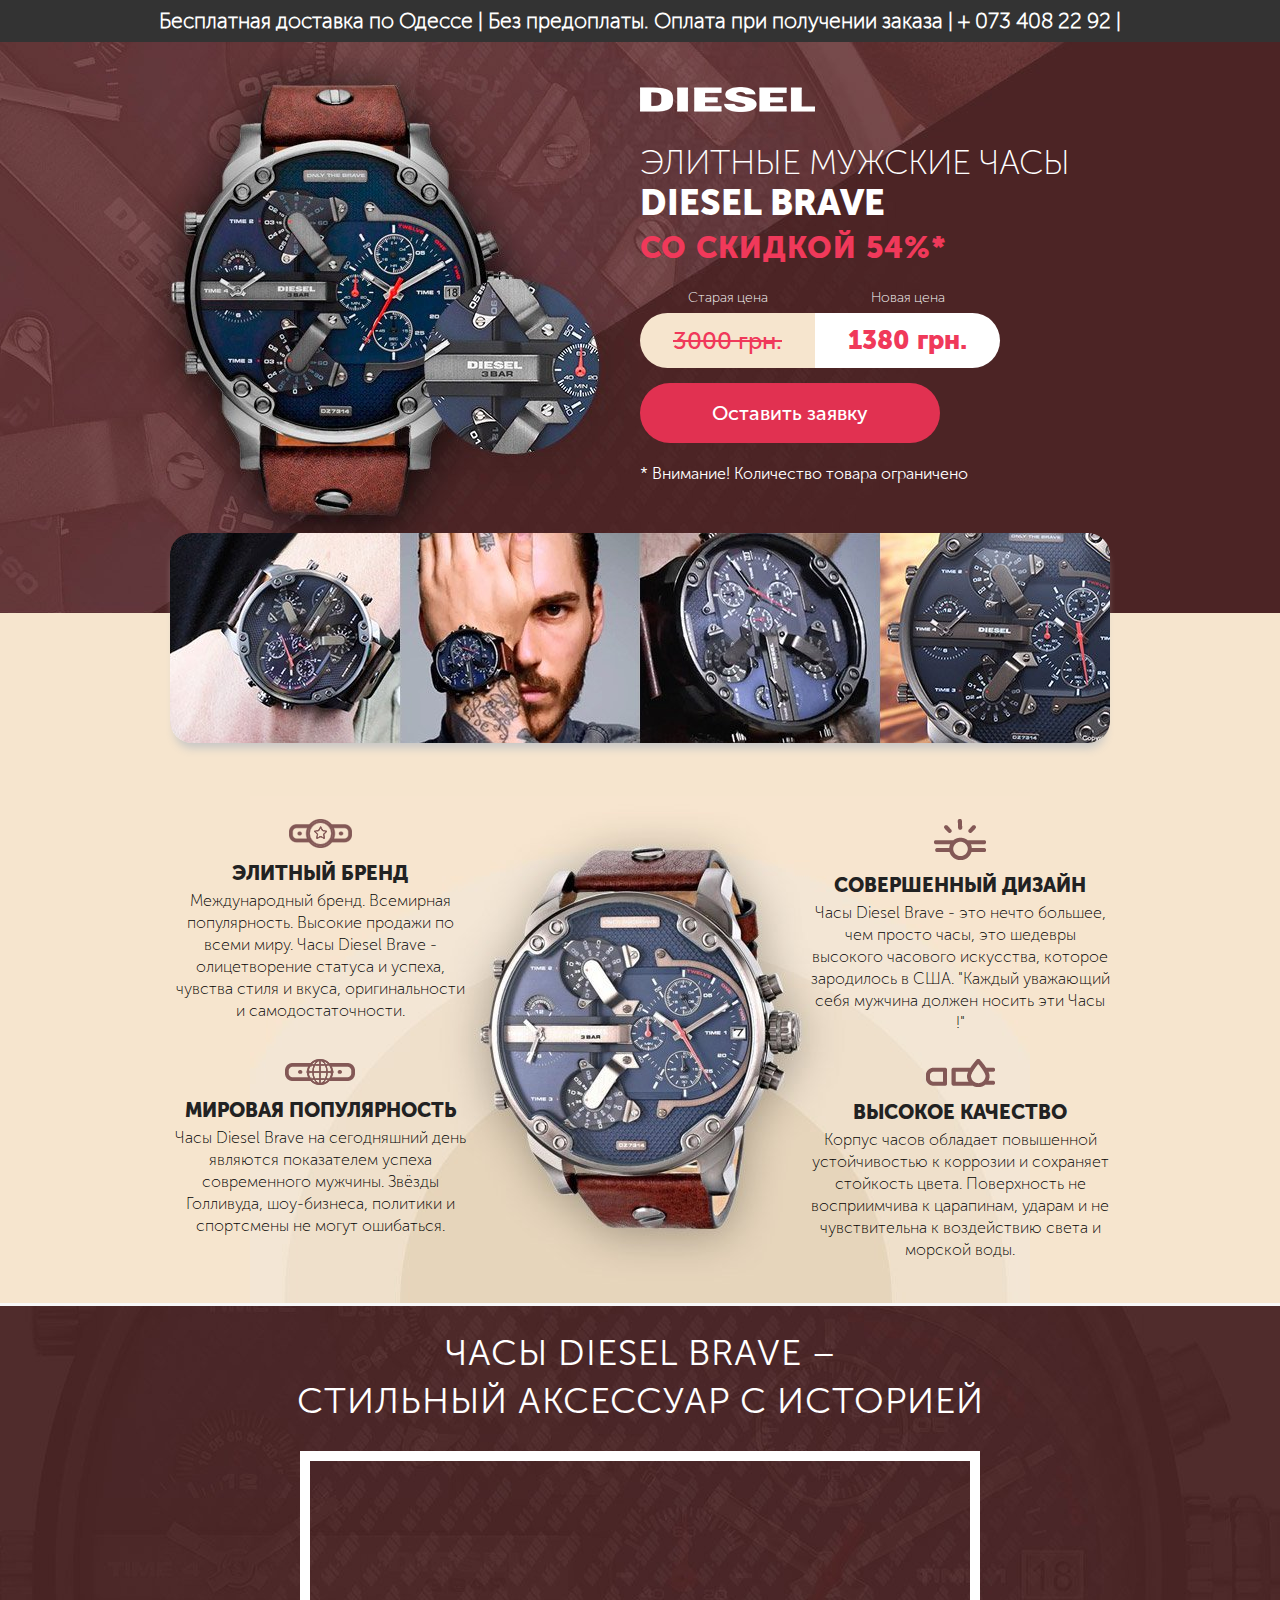
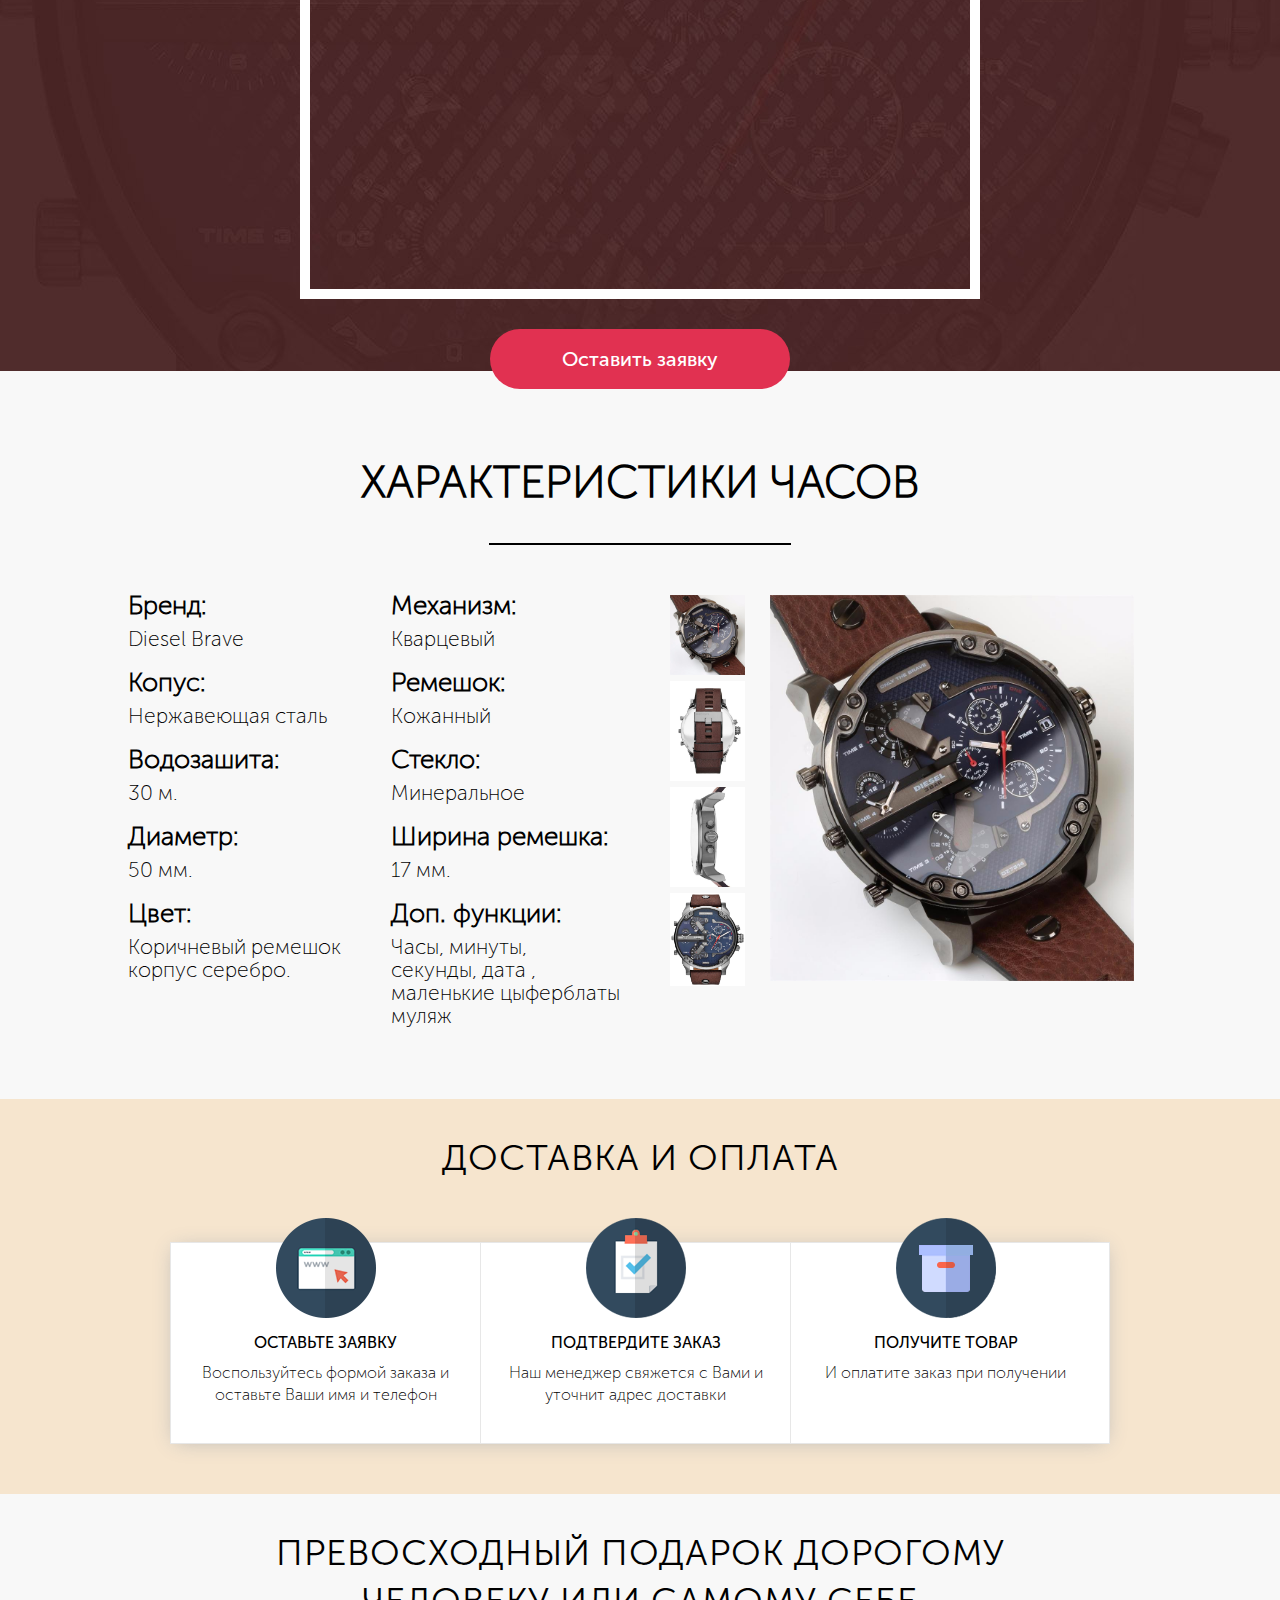
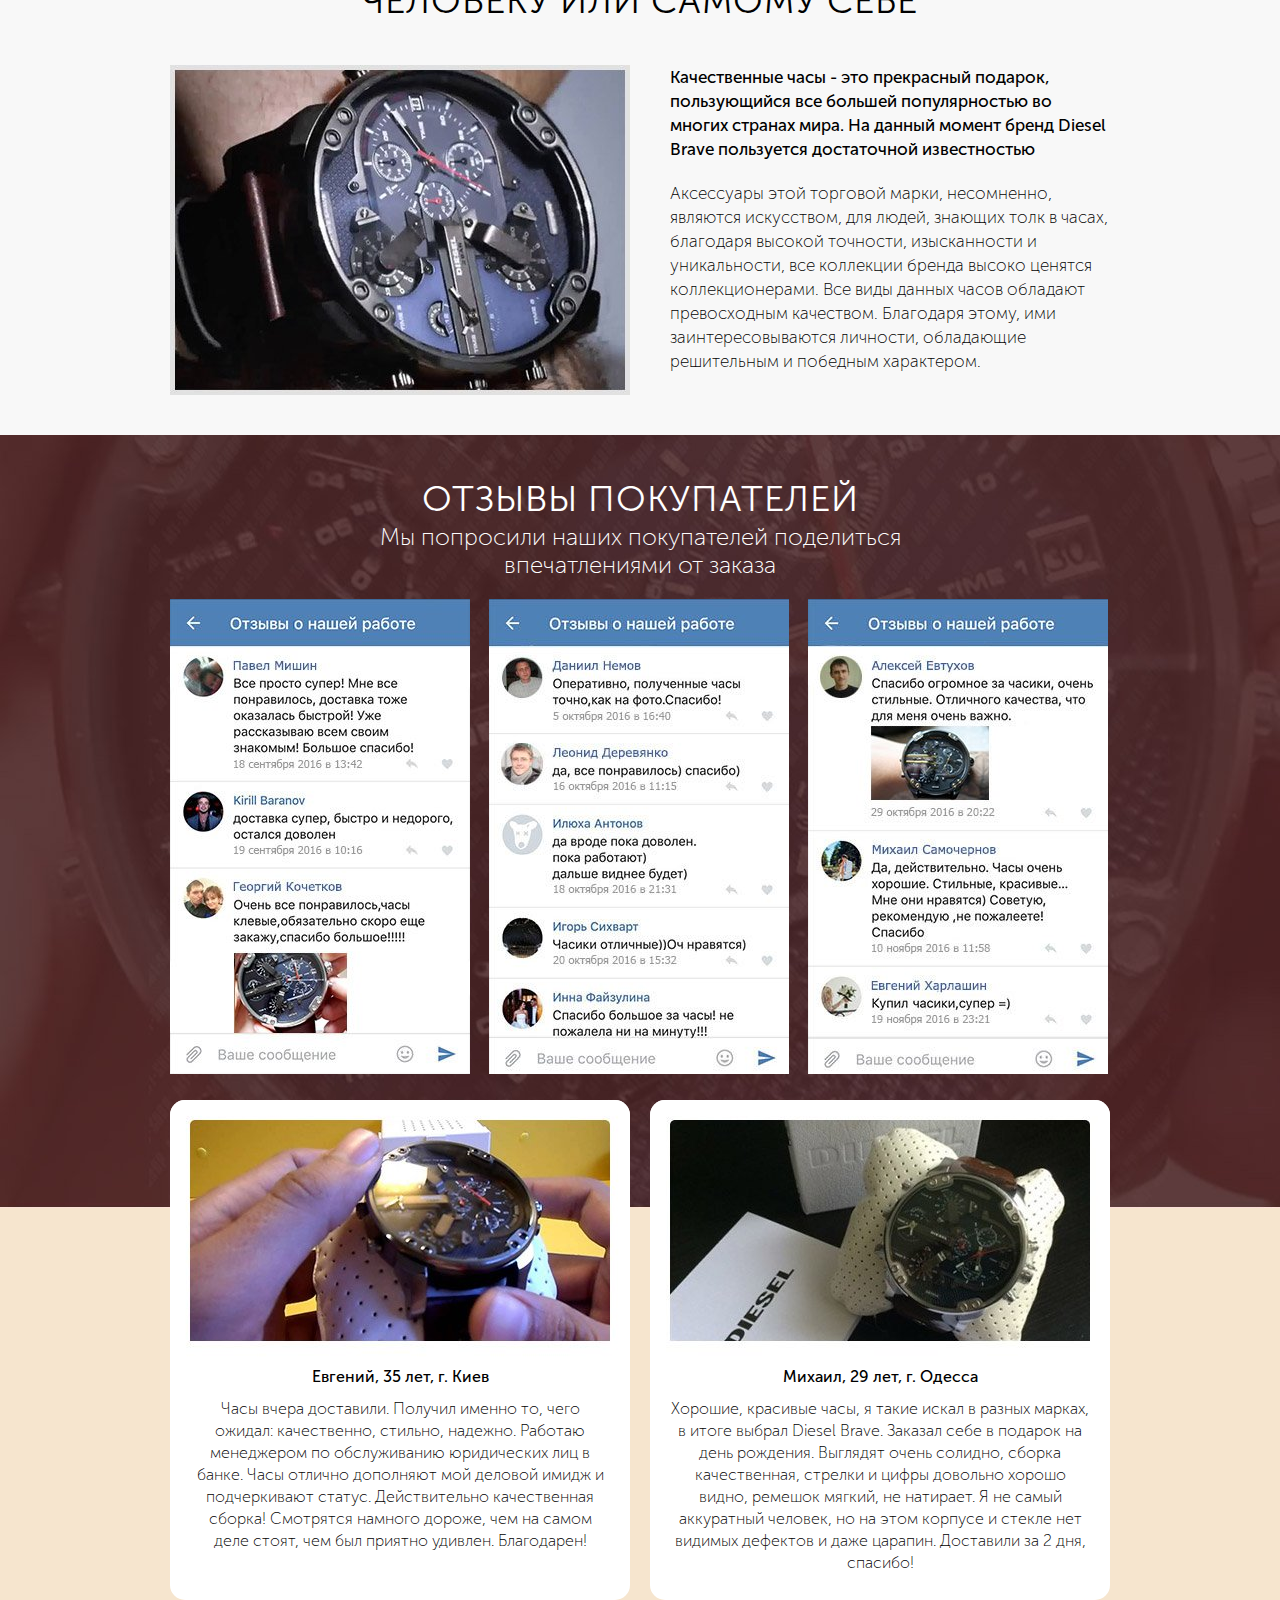
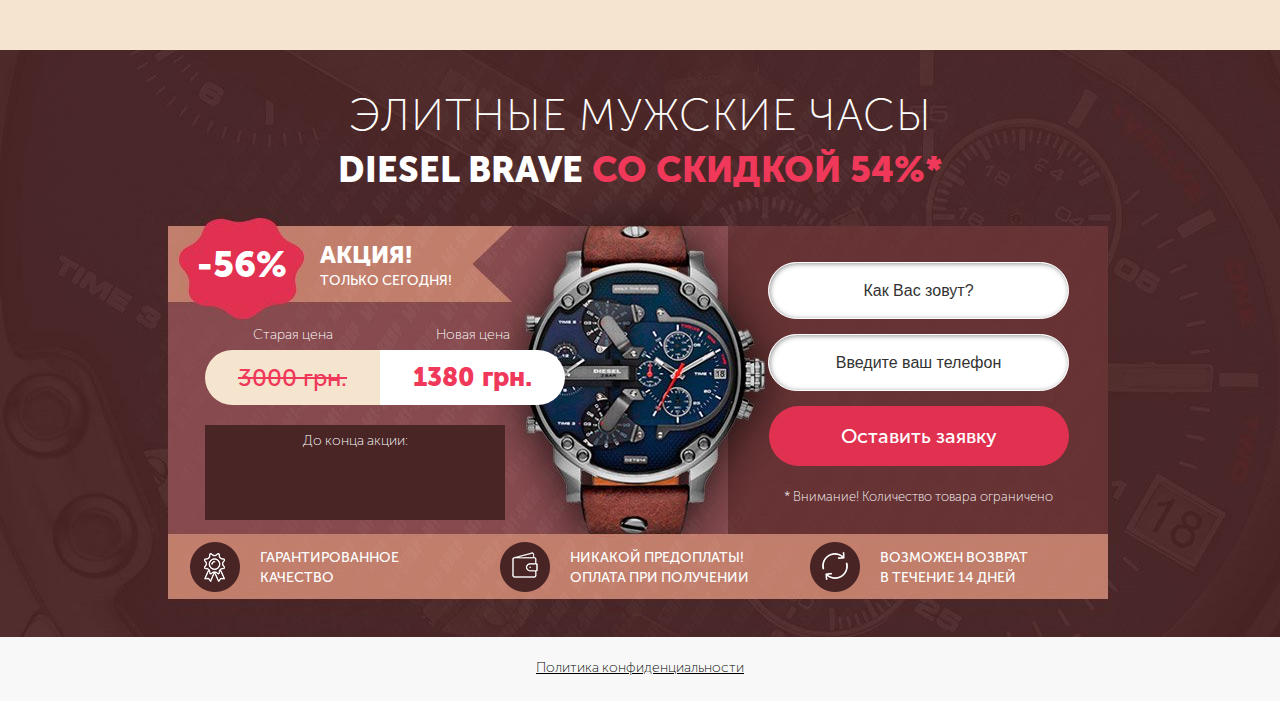
==== index.html @ c9203f1c "seven commit" ====
<!DOCTYPE html>
<html>
<head>
    <meta http-equiv="Content-Type" content="text/html; charset=utf-8" />
    
    <title>Diesel Brave - Элитные мужские наручные часы</title>
    <meta name="keywords" content="Diesel Brave купить, часы Diesel Brave купить, часы купить копия">
    <meta name="description" content="Оригинальные мужские часы Diesel Brave, Купить элитные мужские часы, Новые модели, Цены и отзывы"> 
    <meta name=viewport content="width=device-width, initial-scale=1">
    <link rel="shortcut icon" href="favicon.ico" type="image/x-icon">
    <link rel="icon" href="favicon.ico" type="image/x-icon">

    <link media="all" href="./css/main.css?ver=0.002" rel="stylesheet" type="text/css" />
    <link media="all" href="./css/timer.css" rel="stylesheet" type="text/css" />

    
        



</head>
    <body>
	<style type="text/css">
	
	</style>
<div class="top_line">
	Бесплатная доставка по Одессе     |    Без предоплаты. Оплата при получении заказа  | <span>+ 073 408 22 92</span> |


	
</div>
        <div class="b1">

        <div class="section">
            <div class="right">
                <img alt="Diesel Brave" title="Diesel Brave" class="logo" src="./img/logo.png">
                <h1 class="upp ms100 white">Элитные мужские часы <br>
                <span class="ms900">Diesel Brave</span>
                </h1><!-- endzeit_____ -->
                <h2 class="upp red ms900">Со  скидкой 54%*</h2>
                <div class="price white center">
                    <div class="old">
                        <p>Старая цена</p>
                        <p class="older ms500 red">3000 грн.</p>
                    </div>
                    <div class="new">
                        <p>Новая цена</p>
                        <p class="newer ms900 red">1380 грн.</p>
                    </div>
                </div>
                <a href="#openModal" class="button white center ms500">Оставить заявку</a>
                <p class="ms300 white">* Внимание! Количество товара ограничено</p>
            </div>
        </div>
    </div>    
    <div class="b2">
        <div class="section center">
            <img alt="Diesel Brave" title="Diesel Brave" src="./img/img-1.jpg" class="img-1">
            <div class="clear-fix">
                <ul class="left">
                    <li>
                        <img alt="Diesel Brave" title="Diesel Brave" src="./img/b2_1.png">
                        <h3 class="upp ms900">ЭЛИТНЫЙ БРЕНД</h3>
                        <p>Международный бренд. Всемирная популярность. Высокие продажи по всеми миру. Часы Diesel Brave - олицетворение статуса и успеха, чувства стиля и вкуса, оригинальности и самодостаточности. </p>
                    </li>
                    <li>
                        <img alt="Diesel Brave" title="Diesel Brave" src="./img/b2_2.png">
                        <h3 class="upp ms900">МИРОВАЯ ПОПУЛЯРНОСТЬ</h3>
                        <p>Часы Diesel Brave на сегодняшний день являются показателем успеха современного мужчины. Звёзды Голливуда, шоу-бизнеса, политики и спортсмены не могут ошибаться. </p>
                    </li>
                </ul>
                <ul class="right">
                    <li>
                        <img alt="Diesel Brave" title="Diesel Brave" src="./img/b2_3.png">
                        <h3 class="upp ms900">СОВЕРШЕННЫЙ ДИЗАЙН</h3>
                        <p>Часы Diesel Brave - это нечто большее, чем просто часы, это шедевры высокого часового искусства, которое зародилось в США. "Каждый уважающий себя мужчина должен носить эти Часы !"</p>
                    </li>
                    <li>
                        <img alt="Diesel Brave" title="Diesel Brave" src="./img/b2_4.png">
                        <h3 class="upp ms900">Высокое качество</h3>
                        <p>Корпус часов обладает повышенной устойчивостью к коррозии и сохраняет стойкость цвета. Поверхность не восприимчива к царапинам, ударам и не чувствительна к воздействию света и морской воды.</p>
                    </li>
                </ul>
            </div>
        </div>
    </div> 
    <div class="b3">
        <div class="section center">  
            <h2 class="upp white">Часы Diesel Brave – <br>стильный аксессуар с историей</h2><!-- michael-k90 -->
            <div class="intrinsic-container">
                <iframe style="" src="https://www.youtube.com/embed/HGHClmUcIOY?rel=0&amp;controls=0&amp;showinfo=0" frameborder="0" allowfullscreen></iframe>    
            </div>
            <a href="#openModal" class="button white center ms500">Оставить заявку</a>
        </div>
    </div> 

	
	
	<div class="har clear-fix">
		<div class="tit">
			ХАРАКТЕРИСТИКИ ЧАСОВ
		</div>
		<div class="bline"></div>
	   <div class="clear-fix">
    		<div class="left">
    			<ul>
    				<li>Бренд: <br/><span>Diesel Brave</span></li>
    				<li>Копус: <br/><span>Нержавеющая сталь</span></li>
    				<li>Водозашита: <br/><span>30 м.</span></li>
    				<li>Диаметр: <br/><span>50 мм.</span></li>
    				<li>Цвет: <br/><span>Коричневый ремешок<br/>корпус серебро.</span></li>
    			
    			</ul>
    		</div>
    		
    		<div class="left">
    			<ul>
    				<li>Механизм: <br/><span>Кварцевый</span></li>
    				<li>Ремешок: <br/><span>Кожанный</span></li>
    				<li>Стекло: <br/><span>Минеральное</span></li>
    				<li>Ширина ремешка: <br/><span>17 мм.</span></li>
    				<li>Доп. функции: <br/><span>Часы, минуты,<br/> секунды, дата ,<br/>маленькие цыферблаты<br/>муляж</span></li>
    				
    			
    			</ul>
    		</div>
    		
    		<div class="left_slid">
    			<div class="slid">
    				<div class="s_l">
    					<img class="s_img" src="slide/1.jpg">
    					<img class="s_img" src="slide/2.jpg">
    					<img class="s_img" src="slide/3.jpg">
    					<img class="s_img" src="slide/4.jpg">
    				</div>
    				<div class="b_l">
    					<img class="o_img" src="slide/1.jpg"/>
    				</div>
    			
    			</div>
    	
    		</div>
	   </div>
	
	
	</div>
	<div class="myclear"></div>
	
	
	
	
	
	
    <div class="b4">
        <div class="section center black">  
            <h2 class="upp">Доставка и оплата</h2>
            <ul>
                <li>
                    <img alt="Diesel Brave" title="Diesel Brave" src="./img/b4_1.png">
                    <h3 class="upp ms500">Оставьте заявку</h3>
                    <p>Воспользуйтесь формой заказа и оставьте Ваши имя и телефон</p>
                </li>
                <li class="center">
                    <img alt="Diesel Brave" title="Diesel Brave" src="./img/b4_2.png">
                    <h3 class="upp ms500">Подтвердите заказ</h3>
                    <p>Наш менеджер свяжется с Вами и уточнит адрес доставки</p>
                </li>
                <li>
                    <img alt="Diesel Brave" title="Diesel Brave" src="./img/b4_3.png">
                    <h3 class="upp ms500">Получите товар</h3>
                    <p> И оплатите заказ при получении</p>
                </li>
            </ul>
        </div>
    </div>
    <div class="b5">
        <div class="section black">  
            <h2 class="upp center">Превосходный подарок дорогому <br>человеку или самому себе</h2>
            
            <div class="text">
                <img alt="Diesel Brave" title="Diesel Brave" src="./img/img-2.jpg">
                <p class="ms500">Качественные часы - это прекрасный подарок, пользующийся все большей популярностью во многих странах мира. На данный момент бренд Diesel Brave пользуется достаточной известностью</p>
                <p>Аксессуары этой торговой марки, несомненно, являются искусством, для людей, знающих толк в часах, благодаря высокой точности, изысканности и уникальности, все коллекции бренда высоко ценятся коллекционерами. Все виды данных часов обладают превосходным качеством. Благодаря этому, ими заинтересовываются личности, обладающие решительным и победным характером.</p>
            </div>    
        </div>
    </div>
    <div class="b6">
        <div class="section black">  
            <h2 class="upp center white">Отзывы покупателей</h2>
            <h3 class="center white">Мы попросили наших покупателей поделиться <br>впечатлениями от заказа</h3>
            <img alt="Diesel Brave" title="Diesel Brave" src="./img/o1.jpg">
            <img alt="Diesel Brave" title="Diesel Brave" class="center" src="./img/o2.jpg">
            <img alt="Diesel Brave" title="Diesel Brave" src="./img/o3.jpg">
            
            <div class="rev_min rev_min_mar">
                <img alt="Diesel Brave" title="Diesel Brave" class="rev2" src="./img/rev-min1.jpg">
                <p class="ms500 center">Евгений, 35 лет, г. Киев</p>
                <p class="center">Часы вчера доставили. Получил именно то, чего ожидал: качественно, стильно, надежно. Работаю менеджером по обслуживанию юридических лиц в банке. Часы отлично дополняют мой деловой имидж и подчеркивают статус. Действительно качественная сборка! Смотрятся намного дороже, чем на самом деле стоят, чем был приятно удивлен. Благодарен!</p>
            </div>
            <div class="rev_min">
                <img alt="Diesel Brave" title="Diesel Brave" class="rev2" src="./img/rev-min2.jpg">
                <p class="ms500 center">Михаил, 29 лет, г. Одесса</p>
                <p class="center">Хорошие, красивые часы, я такие искал в разных марках, в итоге выбрал Diesel Brave. Заказал  себе в подарок на день рождения. Выглядят очень солидно, сборка качественная, стрелки и цифры довольно хорошо видно, ремешок мягкий, не натирает. Я не самый аккуратный человек, но на этом корпусе и стекле нет видимых дефектов и даже царапин.  Доставили за 2 дня, спасибо!</p>
            </div>
        </div>
    </div>    
    <div class="b7">
        <div class="section white">  
            <h2 class="ms100 upp center">Элитные мужские часы</h2>
            <h3 class="ms900 upp center">Diesel brave <span class="red">Со скидкой 54%*</span></h3><!-- bizlife_inc -->
            <div class="top">
                <div class="left">
                    <div class="sale">
                        <p class="percent ms900">-56%</p>
                        <p class="text upp ms900">Акция! <br><span class="ms500">только сегодня!</span></p>
                    </div>
                    <div class="price white center">
                        <div class="old">
                            <p>Старая цена</p>
                            <p class="older ms500 red">3000 грн.</p>
                        </div>
                        <div class="new">
                            <p>Новая цена</p>
                            <p class="newer ms900 red">1380 грн.</p>
                        </div>
                    </div>
                    <div class="timer">
                        <p class="center">До конца акции:</p>
                        <!--<div class="countbox"></div>-->
						<script src="http://megatimer.ru/s/1d7e95216f866bacf492d8b21f78a08e.js"></script>				
                    </div>    
                </div>
                <form class="center" action="core/send.php" method="post" onsubmit="if(this.name.value==''){alert('Введите Ваше имя!');return false}if(this.phone.value==''){alert('Введите Ваш номер телефона!');return false}return true;">
                    <input name="name" type="text" placeholder="Как Вас зовут?">
                    <input name="phone" type="text" placeholder="Введите ваш телефон">
                    <button class="white center ms500">Оставить заявку</button>
                    <p class="f13">* Внимание! Количество товара ограничено</p>
                </form> 
            </div>
            <ul class="bot clear-fix">
                <li>
                    <img alt="Diesel Brave" title="Diesel Brave" src="./img/b7_1.png">
                    <p class="upp ms500">Гарантированное <br>качество</p>
                </li>
                <li>
                    <img alt="Diesel Brave" title="Diesel Brave" src="./img/b7_2.png">
                    <p class="upp ms500">Никакой предоплаты! <br>оплата при получении</p>
                </li>
                <li>
                    <img alt="Diesel Brave" title="Diesel Brave" src="./img/b7_3.png">
                    <p class="upp ms500">возможен Возврат <br>в течение 14 дней</p>
                </li>
            </ul>
        </div>
    </div> 
    <div class="b8">
        <div class="section vlack center">
            <p><a href="politics.html">Политика конфиденциальности</a></p>
        </div>
    </div>        
<div id="openModal" class="modalDialog">
    <div class="clear-fix">
        <a href="#close" title="Close" class="close">×</a>
        <div class="top">
            <h2 class="ms100 upp center white">Закажите элитные мужские часы</h2>
            <h3 class="ms900 upp center white">diesel brave <span class="red">Со скидкой 54%*</span></h3><!-- owmen17 -->
        </div>
        <div class="left center">
            <img alt="Diesel Brave" title="Diesel Brave" src="./img/watch-min.png">
             <div class="price white center">
                <div class="old">
                    <p>Старая цена</p>
                    <p class="older ms500 red">3000 грн.</p>
                    </div>
                <div class="new">
                    <p>Новая цена</p>
                    <p class="newer ms900 red">1380 грн.</p>
                </div>
            </div>
        </div>    
        <div class="right center">
            <h2 class="ms900 upp">Заполните форму и получите <br>скидку 54% прямо сейчас</h2>
            <form action="core/send.php" method="post" onsubmit="if(this.name.value==''){alert('Введите Ваше имя!');return false}if(this.phone.value==''){alert('Введите Ваш номер телефона!');return false}return true;">
                <input type="text" name="name" placeholder="Как Вас зовут?" required="">
                <input type="text" name="phone" placeholder="Введите телефон" required="">
                <button class="upp white bold">Заказать</button>
            </form>
        </div>    
   </div>
</div>
<!-- <script src="http://ajax.googleapis.com/ajax/libs/jquery/1/jquery.min.js"></script> -->

                <style>
                    .m1modal{ display:none !important;}
                </style>
                
        <script src="js/jquery.js" type="text/javascript"></script>
        <script src="js/plugins.js" type="text/javascript"></script>
        
        
                <script src="//static.best-gooods.ru/js/popup-m1.js?v=4" type="text/javascript"></script>

                <script type="text/javascript">
                $(function(){
                    M1.initComebacker(3000);
                    var M1Text = {
                        'validation_name': 'Укажите корректные ФИО.',
                        'validation_phone1': 'Номер телефона может содержать только цифры, символы "+", "-", "(", ")" и пробелы.',
                        'validation_phone2': 'В вашем телефоне слишком мало цифр.',
                        'comebacker_text': 'ВНИМАНИЕ'
                    };
                    M1.validateAndSendForm(false, M1Text);
                });
                </script>
    <script>
            $(".s_img").click(function(){
                img = $(this).attr("src");
                $(".o_img").attr("src",img);
            });
            </script>
<!-- Yandex.Metrika counter -->

<!-- /Yandex.Metrika counter -->



    </body>
</html>
---- css/main.css ----
html, body, div, span, applet, object, iframe,
h1, h2, h3, h4, h5, h6, p, blockquote, pre,
a, abbr, acronym, address, big, cite, code,
del, dfn, em, img, ins, kbd, q, s, samp,
small, strike, strong, sub, sup, tt, var,
b, u, i, center,
dl, dt, dd, ol, ul, li,
fieldset, form, label, legend,
table, caption, tbody, tfoot, thead, tr, th, td,
article, aside, canvas, details, embed,
figure, figcaption, footer, header, hgroup,
menu, nav, output, ruby, section, summary,
time, mark, audio, video{margin:0;padding:0;border:0;font-size:100%;font:inherit;vertical-align:baseline;}
article, aside, details, figcaption, figure,
footer, header, hgroup, menu, nav, section{display:block;}
html{-ms-text-size-adjust:100%;-webkit-text-size-adjust:100%;}
@font-face{font-family:'ms100';src:url('../fonts/MuseoSansCyrl.otf');font-weight:normal;font-style:normal;}
.ms100{font-family:'ms100';}
@font-face{font-family:'ms300';src:url('../fonts/MuseoSansCyrl_5.otf');font-weight:normal;font-style:normal;}
.ms300{font-family:'ms300';}
@font-face{font-family:'ms500';src:url('../fonts/MuseoSansCyrl_6.otf');font-weight:normal;font-style:normal;}
.ms500{font-family:'ms500';}
@font-face{font-family:'ms900';src:url('../fonts/MuseoSansCyrl_8.otf');font-weight:normal;font-style:normal;}
.ms900{font-family:'ms900';}
body{font-size:16px;line-height:22px;font-family:'ms100', sans-serif;-webkit-box-sizing:border-box;-moz-box-sizing:border-box;box-sizing:border-box;background:#f8f8f8;color:#000;position:relative;min-width:960px;}
p{}
ol, ul{list-style:none;}
blockquote, q{quotes:none;}
blockquote:before, blockquote:after,
q:before, q:after{content:'';content:none;}
table{border-collapse:collapse;border-spacing:0;}
img{max-width:100%;}
.center{text-align:center;}
input::-webkit-input-placeholder{color:#333;}
input::-moz-placeholder{color:#333;}
.upp{text-transform:uppercase;}
.white{color:#fff;}
.black{color:#000;}
.red{color:#f0395a;}
.ser{color:#acb7c2;}
.section{position:relative;padding:0px 10px;margin:0 auto;width:940px;}
h2{font-family:'ms300';font-size:36px;line-height:48px;letter-spacing:1px;}
.b1{height:571px;background:url(../img/b1.jpg) center top no-repeat;}
.b1 .right{float:right;width:470px;}
img.logo{padding:45px 0 25px;}
.b1 h1{font-size:34px;line-height:40px;}
.b1 h1 span{font-size:36px;}
.b1 h2{font-size:30px;padding-bottom:15px;}
.b1 .price{overflow:hidden;}
.price .old{float:left;font-size:14px;}
.price .old .older{text-decoration:line-through;background:#f6e5ce;font-size:24px;line-height:55px;height:55px;padding:0 33px;border-radius:28px 0 0 28px;margin-top:4px;}
.price .new{float:left;font-size:14px;}
.price .new .newer{background:#fff;font-size:26px;line-height:55px;height:55px;padding:0 33px;border-radius:0 28px 28px 0;margin-top:4px;}
.b1 a.button{margin:15px 0 20px;}
a.button{display:block;background:#e13151;font-size:20px;line-height:60px;height:60px;text-decoration:none;width:300px;border-radius:30px;}
a.button:hover{background:#ea4764;}
a.button:active{background:#de1338;}
.b2{background:url(../img/b2.jpg) center bottom no-repeat #f6e5ce;height:690px;}
img.img-1{margin:-80px auto 20px;border-radius:22px;box-shadow:0px 10px 10px -5px #c6c6c6;}
.b2 h3{color:#222;font-size:20px;padding:8px 0 6px;}
.b2 ul{width:300px;padding-top:50px;}
.b2 ul.left{float:left;}
.b2 ul.right{float:right;}
.b2 ul li{padding-bottom:25px;height:215px;}
.b3{background:url(../img/b3.jpg) center bottom no-repeat;height:668px;}
.b3 a{margin:30px auto 0;}
.b3 h2{padding:26px 0;}
.b4{background:#f6e5ce;padding-bottom:50px;overflow:hidden;}
.b4 h2{padding:35px 0;}
.b4 ul{margin-top:25px;background:#fff;border:1px solid #e7e7e7;display:block;width:938px;height:200px;box-shadow:0px 2px 20px -5px #b5b5b5;}
.b4 ul li{float:left;width:279px;padding:0 15px 20px;height:180px;}
.b4 ul li.center{border-left:1px solid #e7e7e7;border-right:1px solid #e7e7e7;}
.b4 ul li img{margin-top:-25px;}
.b4 ul li h3{padding:8px 0 8px;}
.b5{padding-bottom:40px;overflow:hidden;}
.b5 h2{padding:35px 0;}
.b5 img{float:left;margin-right:40px;}
.b5 .text{margin-top:5px;}
.b5 .text p{font-size:17px;line-height:24px;padding-bottom:20px;}
.b6{background:url(../img/b6.jpg) center top no-repeat #f6e5ce;overflow:hidden;}
.b6 h2{padding:40px 0 0;}
.b6 h3{font-size:24px;line-height:28px;padding-bottom:20px;}
.b6 img.center{padding:0 15px;}
.b6 .rev{background:#fff;margin:20px 0 20px;padding:10px;border-radius:15px;}
img.rev1{display:block;margin:0 auto 15px;}
img.rev1_1{float:left;margin:0 30px 0 20px;}
.b6 .rev p{padding:0 20px 5px 170px;}
.b6 .rev_min{background:#fff;margin:20px 0 50px;border-radius:15px;width:460px;float:left;padding:0 0 20px;min-height:480px;}
.b6 .rev_min img{border-radius:15px;}
.b6 .rev_min p{padding:5px 20px;}
.b6 .rev_min_mar{margin-right:20px;}
img.rev2{display:block;margin:0 auto 0px;}
.b7{background:url(../img/b7.jpg) center top no-repeat;height:588px;}
.b7 h2{padding-top:35px;font-size:44px;line-height:60px;}
.b7 h3{font-size:36px;line-height:50px;}
.b7 .top{overflow:hidden;height:310px;margin-top:32px;}
.b7 .left{width:400px;float:left;}
.b7 .left .sale{height:75px;}
.b7 .left .sale p.percent{font-size:36px;display:block;float:left;padding-left:27px;line-height:75px;}
.b7 .left .sale p.text{font-size:24px;padding:17px 0 0 150px;}
.b7 .left .sale p.text span{font-size:14px;}
.b7 .price{overflow:hidden;margin:22px 0 0 35px;}
.timer{background:#4a2525;margin:20px 0 0 35px;padding:5px 0;width:300px;height:85px;}
.timer p{font-size:14px;padding-bottom:5px;}
form{}
form input{outline:none;border:1px solid #fff;width:259px;height:35px;text-align:center;font-size:16px;display:block;margin:0 auto 15px;padding:10px 20px;border-radius:30px;box-shadow:inset 1px 1px 5px #949494;}
form input:focus{box-shadow:inset 1px 1px 10px #424242;}
form button{margin:15px auto 20px;}
form button{border:0;cursor:pointer;outline:none;display:block;background:#e13151;font-size:20px;line-height:58px;height:60px;text-decoration:none;width:300px;border-radius:30px;}
form button:hover{background:#ea4764;}
form button:active{background:#de1338;}
.b7 form{float:right;width:383px;padding-top:35px;}
p.f13{font-size:13px;}
ul.bot{padding-top:5px;}
ul.bot li{width:310px;float:left;}
ul.bot li img{float:left;margin-left:20px;margin-right:20px;}
ul.bot li p{padding-top:6px;font-size:14px;line-height:20px;}
.b8{padding:24px 0 22px;}
.b8 p{font-size:14px;margin-top:-5px;}
.b8 p a{color:#000;}
.modalDialog{position:fixed;top:0;right:0;bottom:0;left:0;background:rgba(0, 0, 0, 0.8);z-index:99999;opacity:0;pointer-events:none;}
.modalDialog:target{opacity:1;pointer-events:auto;}
.modalDialog > div{width:780px;height:403px;background:url(../img/popup.jpg) center top no-repeat;position:relative;margin:5% auto;border-radius:10px;}
.close{color:#bababa;line-height:34px;position:absolute;right:9px;text-align:center;top:6px;width:34px;text-decoration:none;font-weight:bold;font-size:46px;font-family:Arial, Helvetica, sans-serif;}
.close:hover{opacity:0.8;}
.modalDialog .top{height:102px;}
.modalDialog h2{font-size:24px;padding:10px 0 0;}
.modalDialog h3{font-size:30px;}
.modalDialog .left{float:left;width:390px;}
.modalDialog .left img{display:block;margin:0 auto;}
.modalDialog .price{margin:-26px 0 0 0;overflow:hidden;display:inline-block;}
.modalDialog .price .old p{text-align:left;}
.modalDialog .price .new p{text-align:right;}
.modalDialog .right{float:left;width:390px;}
.modalDialog .right h2{padding:20px 0 18px;font-size:18px;line-height:20px;color:#243955;}
.top_line{background:#333;color:#fff;padding:10px;font-size:21px;text-align:center;font-weight:bold;}
.top_line img{margin:-7px 0 -6px 0;}
.har{width:1024px;margin:0 auto;padding-top:50px;}
.har .tit{text-align:center;font-size:45px;font-weight:bold;padding:50px;}
.har .left{float:left;margin-right:50px;}
.har .left ul{padding:50px 0;}
.har .left ul li{font-weight:bold;font-size:26px;margin:0 0 32px 0;}
.har .left ul li span{font-weight:normal;font-size:21px;position:relative;top:10px;}
.myclear{clear:both;}
.left_slid{float:left;width:470px;margin-top:50px;}
.slid{}
.slid .s_l{width:100px;float:left;}
.slid .s_l img{width:75px;}
.slid .s_l img:hover{cursor:pointer;}
.slid .b_l{float:left;width:364px;}
.slid .b_l img{}
.bline{border:1px solid;width:300px;margin:0 auto;}
.intrinsic-container{position:relative;max-width:660px;height:0;overflow:hidden;border:10px solid #fff;}
.intrinsic-container{padding-bottom:45.5%;margin:0 auto 20px;}
.intrinsic-container iframe{position:absolute;top:0;left:0;width:100%;height:100%;}
@media (max-width:960px){html{overflow-x:hidden;}
body{width:100%;min-width:initial;}
.top_line{line-height:1.4;font-size:20px;}
}
@media (max-width:384px){.top_line{font-size:20px;}
}
@media (max-width:960px){.section{width:initial;}
.b1{background-size:cover;}
.b1 .right{width:initial;}
}
@media (max-width:468px){.b1{background-position:17% top;}
.b1 h1{font-size:25px;}
.price .old .older,
.price .new .newer{padding:0 20px}
}
@media (max-width:900px){.clear-fix:after,
.clear-fix:before{display:table;clear:both;content:'';}
.b2{height:auto;background-size:400px;padding-bottom:200px;}
.b2 .right,
.b2 .left{width:50%;padding:0 15px;box-sizing:border-box;}
}
@media (max-width:620px){.b2 ul li{height:250px}
}
@media (max-width:508px){.b2{height:auto;background-size:350px;padding-bottom:200px;}
.b2 ul li{height:auto;}
.b2 .right,
.b2 .left{width:100%;padding:1 10px;}
}
@media (max-width:900px){.b3 h2{font-size:20px;line-height:1.2}
iframe{box-sizing:border-box;}
.har{width:100%}
.b3{background:url(../img/b3.jpg) center top no-repeat;height:initial;}
.b3 .section{padding-bottom:30px}
}
@media (max-width:1000px){.har{background-color:#f8f8f8;padding-top:20px;width:100%;}
.har .tit{font-size:36px;line-height:1;}
}
@media (max-width:600px){.har .tit{font-size:26px;padding:15px;line-height:1;}
}
@media (max-width:960px){.har .left{padding:0 15px;}
}
@media (max-width:600px){.har .left ul{padding:50px 0 0;}
.har .left{margin-right:0px;}
}
@media (max-width:962px){.left_slid{width:initial;margin-top:0;}
.slid .s_l{width:15.4%;padding-left:1%
box-sizing:border-box;}
.slid .s_l img{width:90%;box-sizing:border-box;}
.slid .b_l{width:75%;box-sizing:border-box;}
}
@media (max-width:962px){.b4 ul{width:initial;}
.b4 ul li{width:33%;box-sizing:border-box;}
}
@media (max-width:747px){.b4 ul{height:250px;}
.b4 ul li{height:100%;}
}
@media (max-width:539px){.b4 ul{height:auto;}
.b4 ul li{width:100%;height:200px;background-color:#fff}
}
@media (max-width:962px){.b5 h2{font-size:36px;}
}
@media (max-width:600px){.b5 h2{font-size:26px;line-height:1.2}
}
@media (max-width:962px){.b5 img{width:50%;}
}
@media (max-width:468px){.b5 img{margin-right:20px;}
}
@media (max-width:962px){.b6 img{width:31%;vertical-align:top;}
.b6 .rev_min{width:48%;}
.b6 .rev_min img{width:100%;}
}
@media (max-width:700px){.b6 img{width:47%;vertical-align:top;padding-right:0!important;}
.b6 img.center{width:0px;visibility:hidden;}
}
@media (max-width:519px){.b6 img{width:100%;vertical-align:top;padding:0!important;padding-bottom:15px!important}
.b6 img.center{display:initial;}
.b6 .rev_min{width:100%;margin-bottom:15px;}
}
@media (max-width:630px){.b7 h2{font-size:36px;line-height:36px}
.b7 h3{font-size:24px;line-height:24px}
}
@media (max-width:477px){.b7 h2{font-size:24px;}
.b7 h3{font-size:24px;line-height:24px}
}
@media (max-width:951px){.b7{background-position:-480px top;background-color:#673335;height:initial;padding-bottom:10px;}
.b7 .left,
.b7 form{width:initial;float:initial;}
.b7 .top{height:initial;}
.bot{background-color:#c17e6b;}
.clear-fix:after,
.clear-fix:before{display:table;clear:both;content:'';}
ul.bot li{width:33%;}
ul.bot li p{overflow:hidden;}
}
@media (max-width:630px){.b7 .left{margin-top:50px;}
}
@media (max-width:421px){.b7 .left{margin-top:26px;}
}
@media (max-width:390px){.b7 .price,
.timer{margin-left:20px;}
}
@media (max-width:743px){ul.bot li{width:50%;}
}
@media (max-width:530px){ul.bot li{width:100%;}
ul.bot li p{overflow:initial;}
}
@media (max-width:827px){.modalDialog > div{width:initial;height:initial;margin:0 15px;}
.modalDialog .left{display:none;}
.modalDialog .right{width:initial;float:initial;background-color:#f7e5cf;margin:-1px 5px;padding-bottom:10px}
}
@media (max-width:650px){.modalDialog h2{font-size:18px;padding-top:30px;line-height:1.5}
.modalDialog h3{font-size:18px;line-height:1.5}
}
@media (max-width:589px){.modalDialog h2{font-size:15px;padding-top:40px;line-height:1.5}
.modalDialog h3{font-size:15px;line-height:1.5}
.modalDialog .right h2{font-size:15px}
}
---- css/timer.css ----
/*Таймер*/
.countbox {    
    font-family: 'ms500';
    font-size: 18px;
    width: 261px;
    height: 60px;
    margin: 0px auto;
    color: #fff;
}
.countbox .countbox-num {
    float: left;
}
.countbox .countbox-space {
    float: left;
    height: 35px;
    width: 10px;
    line-height: 35px;
}
.countbox-hours1, .countbox-mins1, .countbox-secs1, .countbox-hours2, .countbox-mins2, .countbox-secs2 {
    background: #e13050;
    float: left;
    width: 35px;
    margin-right: 5px;
    height: 35px;
    line-height: 35px;
    text-align: center;
    z-index: 1;
}

.countbox-hours-text, .countbox-mins-text, .countbox-secs-text {
    font-size: 12px;
    text-align: center;
    font-weight: normal;
}
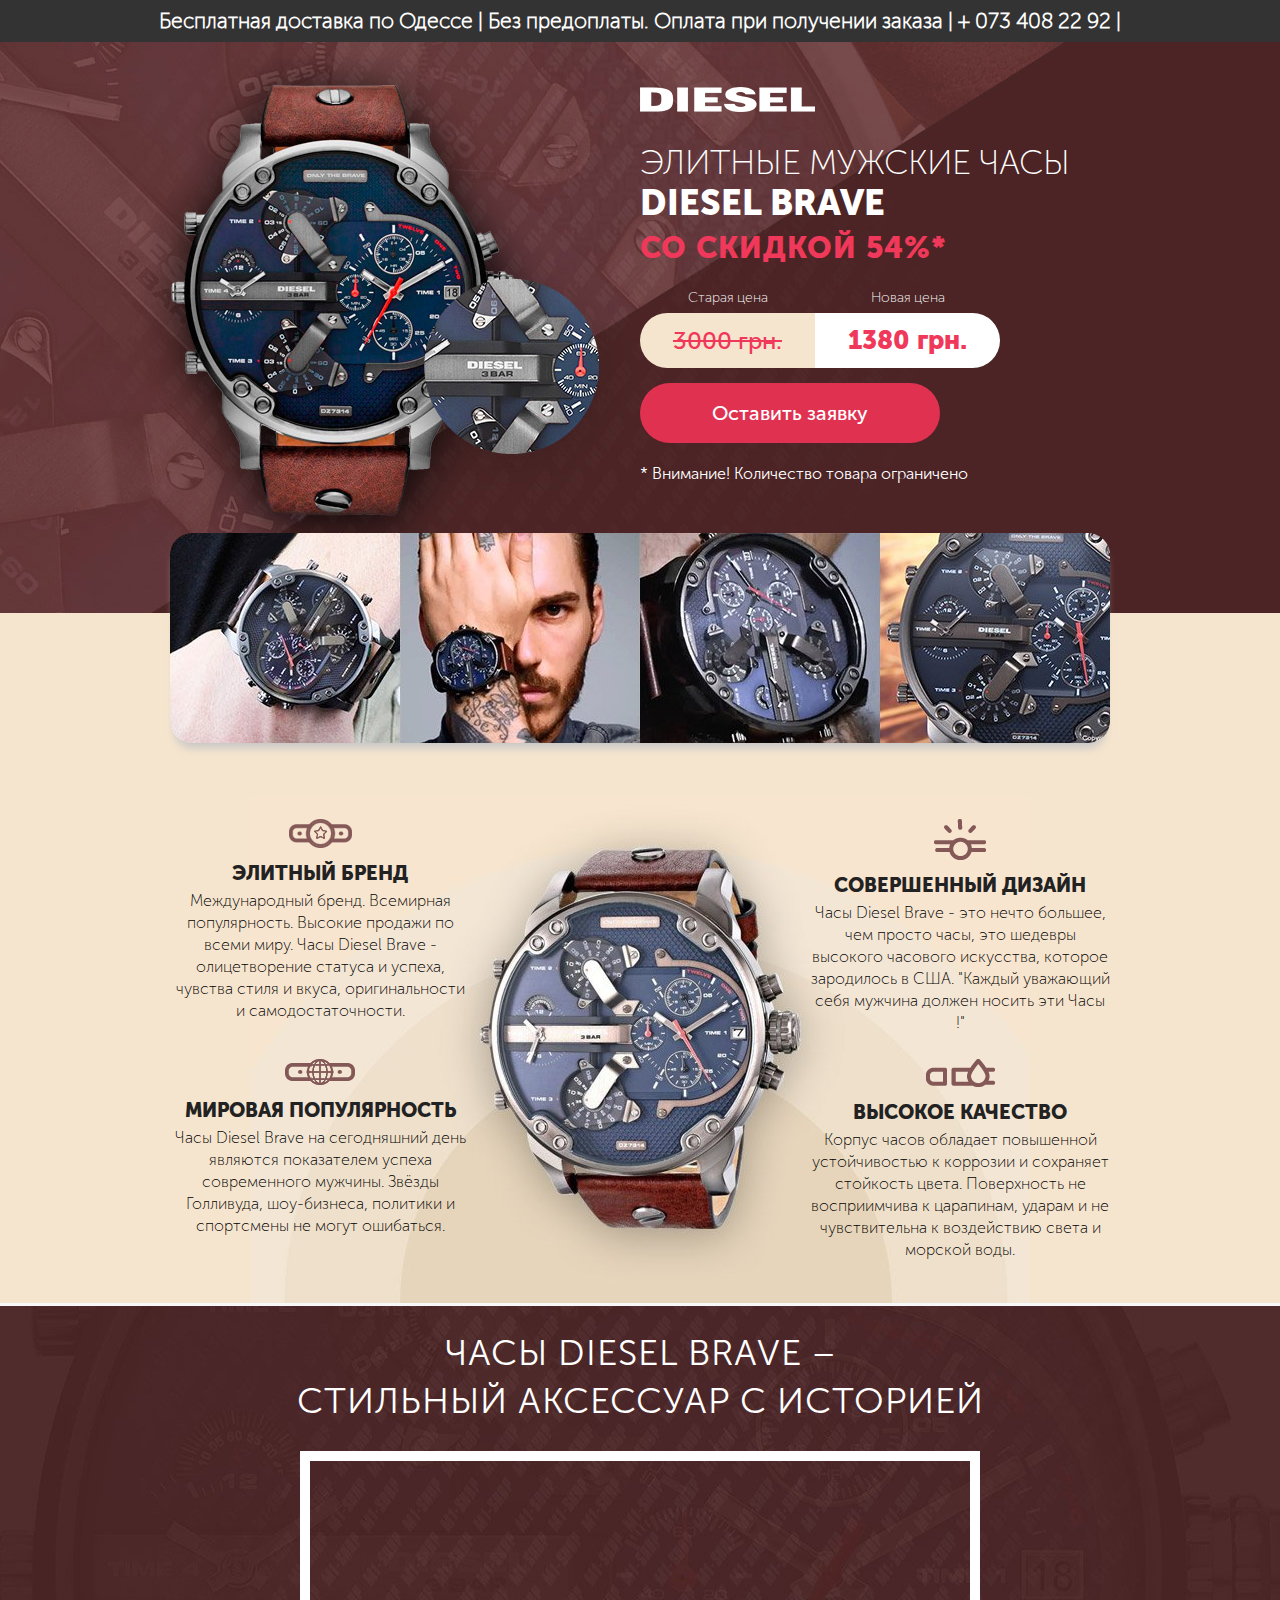
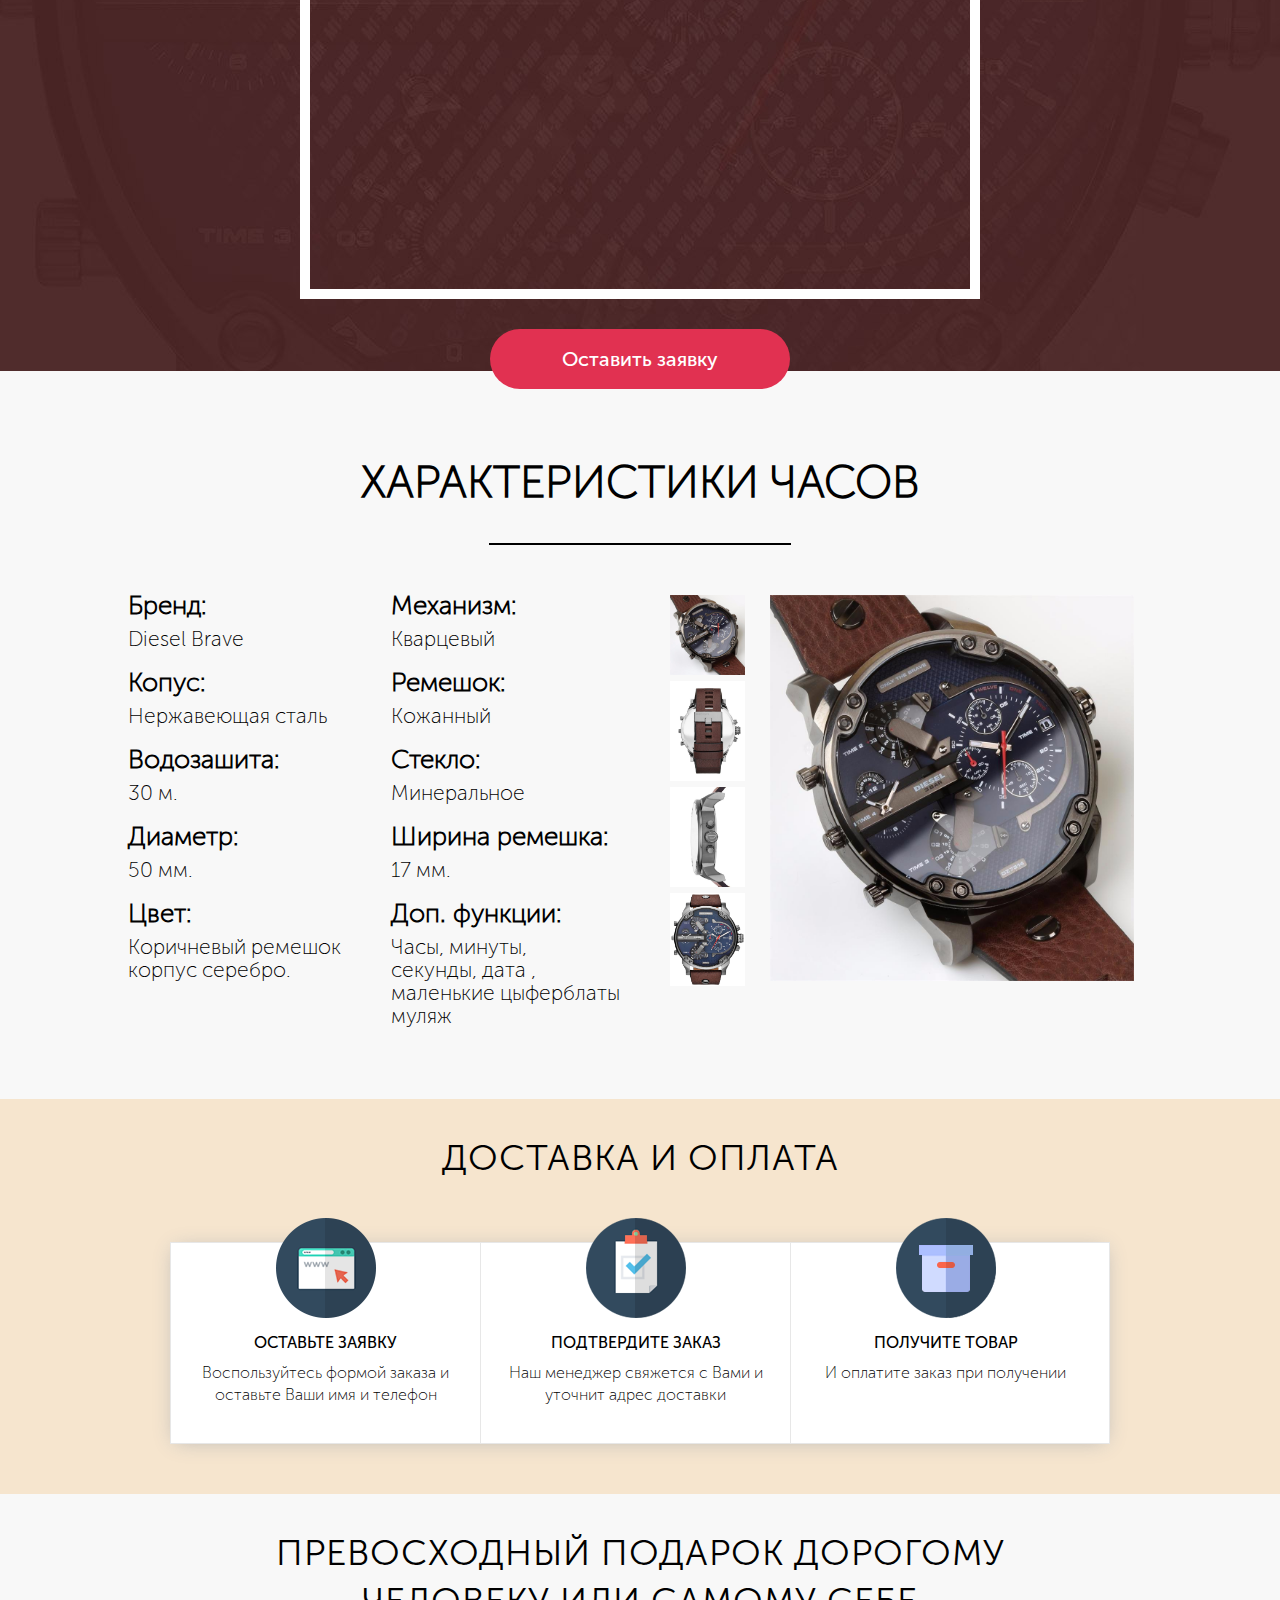
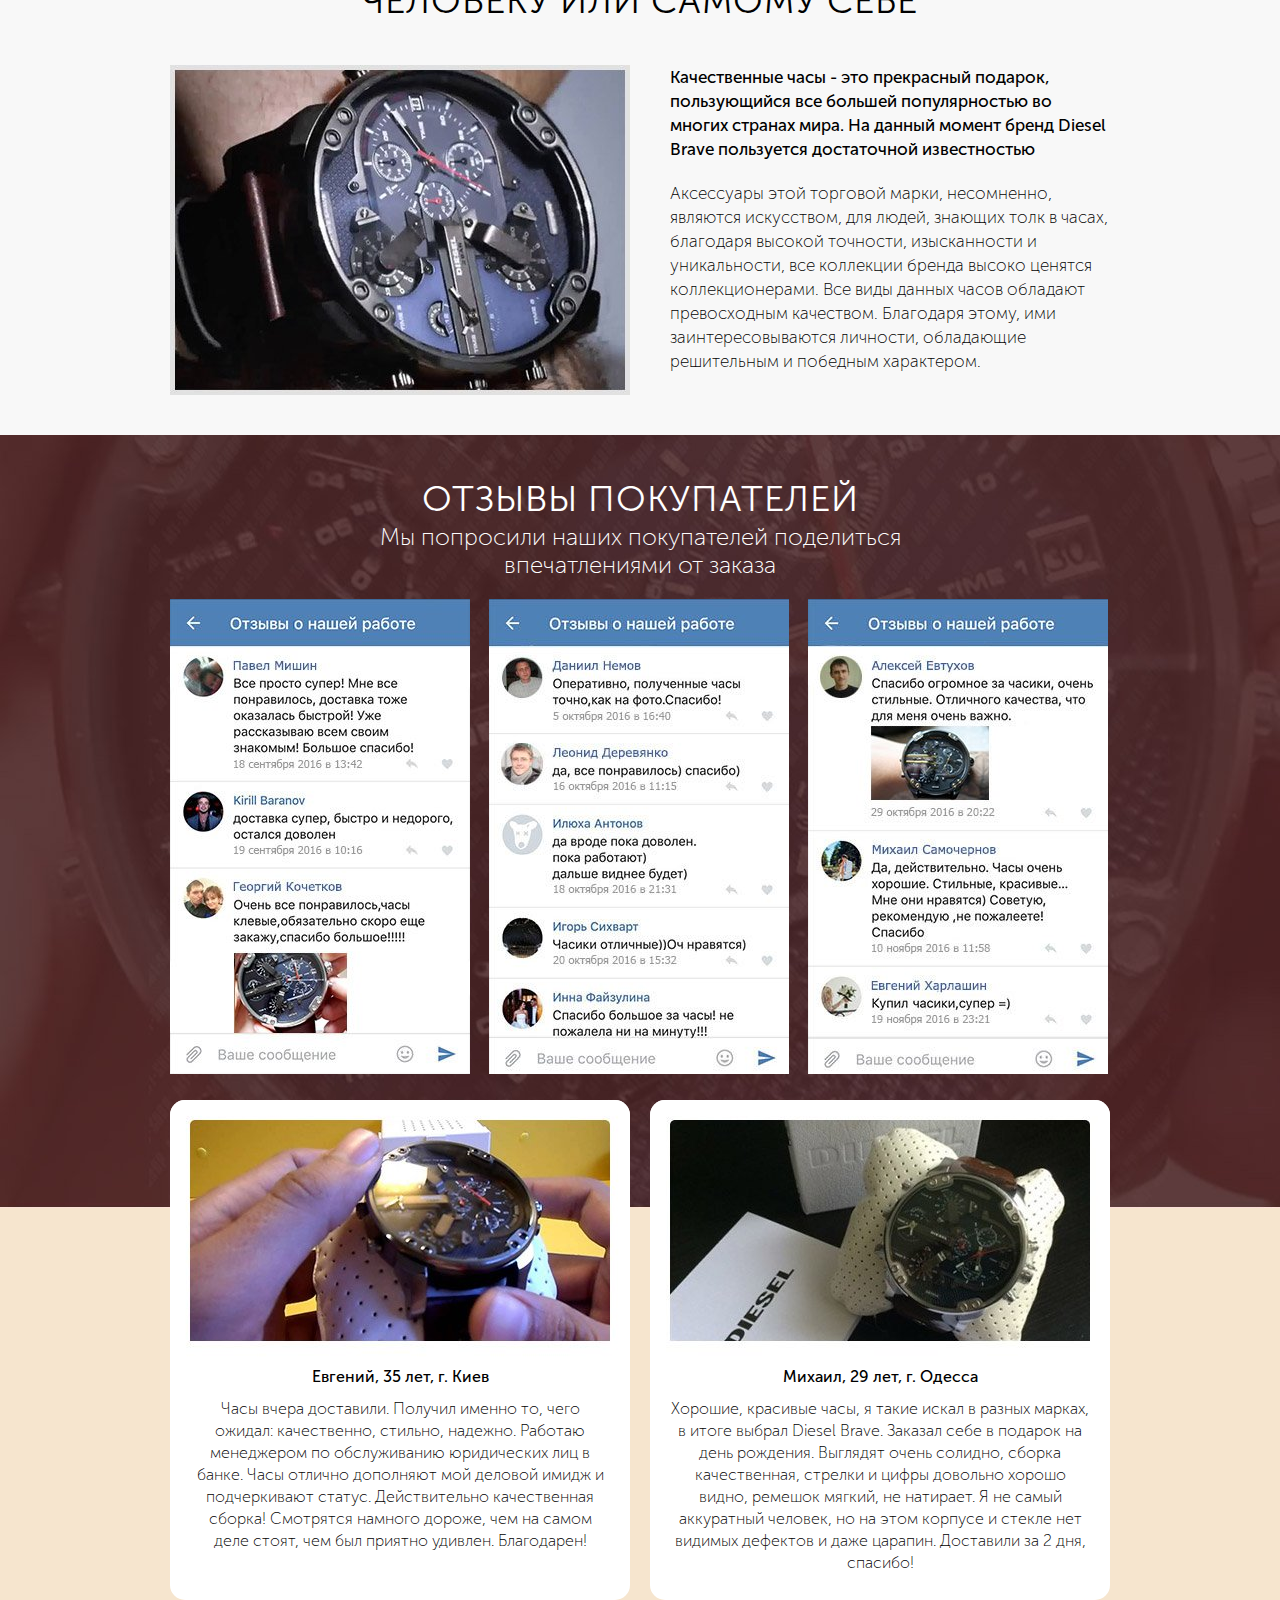
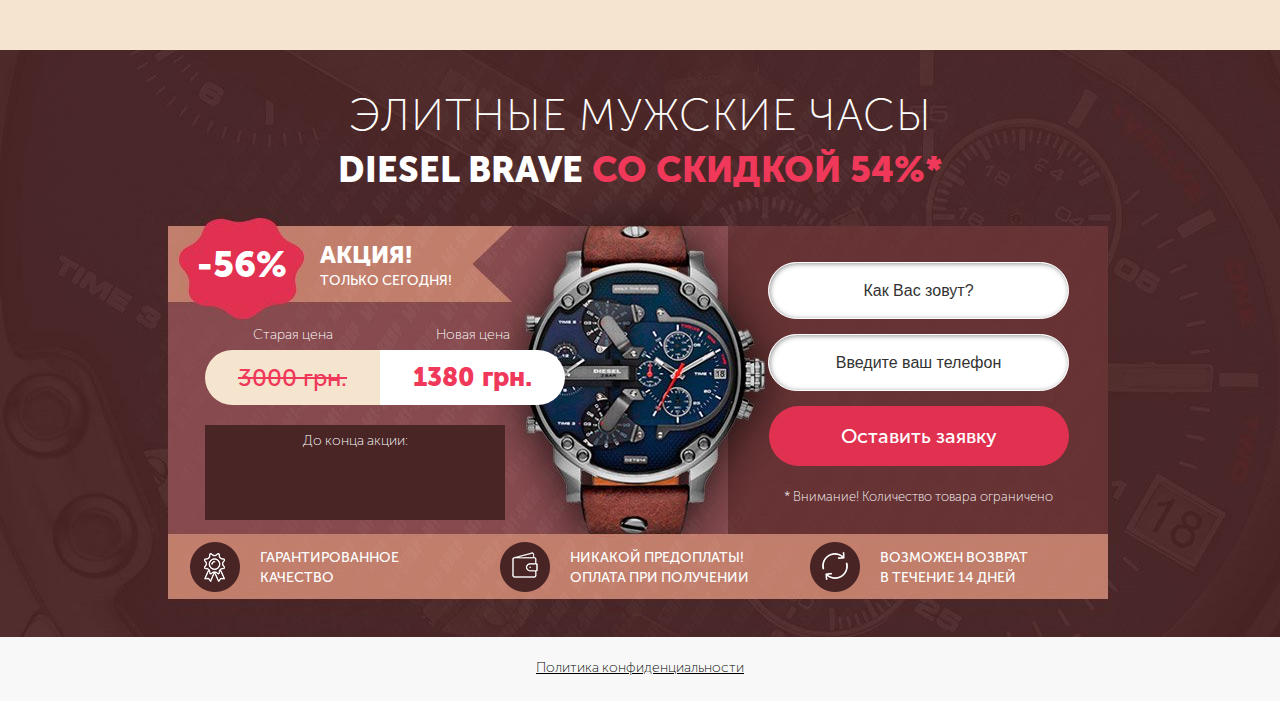
==== commit db500e28: "ten commit" ====
--- a/index.html
+++ b/index.html
@@ -6,11 +6,11 @@
     <title>Diesel Brave - Элитные мужские наручные часы</title>
     <meta name="keywords" content="Diesel Brave купить, часы Diesel Brave купить, часы купить копия">
     <meta name="description" content="Оригинальные мужские часы Diesel Brave, Купить элитные мужские часы, Новые модели, Цены и отзывы"> 
-    <meta name=viewport content="width=device-width, initial-scale=1">
+    <meta name="viewport" content="width=device-width, initial-scale=1.0">
     <link rel="shortcut icon" href="favicon.ico" type="image/x-icon">
     <link rel="icon" href="favicon.ico" type="image/x-icon">
 
-    <link media="all" href="./css/main.css?ver=0.002" rel="stylesheet" type="text/css" />
+    <link media="all" href="./css/main.css?ver=0.003" rel="stylesheet" type="text/css" />
     <link media="all" href="./css/timer.css" rel="stylesheet" type="text/css" />
 
     
@@ -321,7 +321,16 @@
 <!-- Yandex.Metrika counter -->
 
 <!-- /Yandex.Metrika counter -->
-
+    <script>
+      (function(i,s,o,g,r,a,m){i['GoogleAnalyticsObject']=r;i[r]=i[r]||function(){
+      (i[r].q=i[r].q||[]).push(arguments)},i[r].l=1*new Date();a=s.createElement(o),
+      m=s.getElementsByTagName(o)[0];a.async=1;a.src=g;m.parentNode.insertBefore(a,m)
+      })(window,document,'script','https://www.google-analytics.com/analytics.js','ga');
+
+      ga('create', 'UA-98481905-1', 'auto');
+      ga('send', 'pageview');
+
+    </script>
 
 
     </body>
--- a/css/main.css
+++ b/css/main.css
@@ -7,266 +7,1084 @@
 dl, dt, dd, ol, ul, li,
 fieldset, form, label, legend,
 table, caption, tbody, tfoot, thead, tr, th, td,
-article, aside, canvas, details, embed,
-figure, figcaption, footer, header, hgroup,
+article, aside, canvas, details, embed, 
+figure, figcaption, footer, header, hgroup, 
 menu, nav, output, ruby, section, summary,
-time, mark, audio, video{margin:0;padding:0;border:0;font-size:100%;font:inherit;vertical-align:baseline;}
-article, aside, details, figcaption, figure,
-footer, header, hgroup, menu, nav, section{display:block;}
-html{-ms-text-size-adjust:100%;-webkit-text-size-adjust:100%;}
-@font-face{font-family:'ms100';src:url('../fonts/MuseoSansCyrl.otf');font-weight:normal;font-style:normal;}
-.ms100{font-family:'ms100';}
-@font-face{font-family:'ms300';src:url('../fonts/MuseoSansCyrl_5.otf');font-weight:normal;font-style:normal;}
-.ms300{font-family:'ms300';}
-@font-face{font-family:'ms500';src:url('../fonts/MuseoSansCyrl_6.otf');font-weight:normal;font-style:normal;}
-.ms500{font-family:'ms500';}
-@font-face{font-family:'ms900';src:url('../fonts/MuseoSansCyrl_8.otf');font-weight:normal;font-style:normal;}
-.ms900{font-family:'ms900';}
-body{font-size:16px;line-height:22px;font-family:'ms100', sans-serif;-webkit-box-sizing:border-box;-moz-box-sizing:border-box;box-sizing:border-box;background:#f8f8f8;color:#000;position:relative;min-width:960px;}
-p{}
-ol, ul{list-style:none;}
-blockquote, q{quotes:none;}
+time, mark, audio, video {
+    margin: 0;
+    padding: 0;
+    border: 0;
+    font-size: 100%;
+    font: inherit;
+    vertical-align: baseline;
+}
+/* HTML5 display-role reset for older browsers */
+article, aside, details, figcaption, figure, 
+footer, header, hgroup, menu, nav, section {
+    display: block;
+}
+html{
+    -ms-text-size-adjust: 100%;
+    -webkit-text-size-adjust: 100%;
+}
+@font-face {
+    font-family: 'ms100';
+    src: url('../fonts/MuseoSansCyrl.otf');
+    font-weight: normal;
+    font-style: normal;
+}
+.ms100 {
+    font-family: 'ms100';
+}
+@font-face {
+    font-family: 'ms300';
+    src: url('../fonts/MuseoSansCyrl_5.otf');
+    font-weight: normal;
+    font-style: normal;
+}
+.ms300 {
+    font-family: 'ms300';
+}
+@font-face {
+    font-family: 'ms500';
+    src: url('../fonts/MuseoSansCyrl_6.otf');
+    font-weight: normal;
+    font-style: normal;
+}
+.ms500 {
+    font-family: 'ms500';
+}
+@font-face {
+    font-family: 'ms900';
+    src: url('../fonts/MuseoSansCyrl_8.otf');
+    font-weight: normal;
+    font-style: normal;
+}
+.ms900 {
+    font-family: 'ms900';
+}
+body {
+    font-size: 16px;
+    line-height: 22px;
+    font-family: 'ms100', sans-serif;
+    -webkit-box-sizing: border-box;
+    -moz-box-sizing: border-box;
+    box-sizing: border-box;
+    background: #f8f8f8;
+    color: #000;
+    position: relative;
+    min-width: 960px;
+}
+p {
+   
+}
+ol, ul {
+    list-style: none;
+}
+blockquote, q {
+    quotes: none;
+}
 blockquote:before, blockquote:after,
-q:before, q:after{content:'';content:none;}
-table{border-collapse:collapse;border-spacing:0;}
-img{max-width:100%;}
-.center{text-align:center;}
-input::-webkit-input-placeholder{color:#333;}
-input::-moz-placeholder{color:#333;}
-.upp{text-transform:uppercase;}
-.white{color:#fff;}
-.black{color:#000;}
-.red{color:#f0395a;}
-.ser{color:#acb7c2;}
-.section{position:relative;padding:0px 10px;margin:0 auto;width:940px;}
-h2{font-family:'ms300';font-size:36px;line-height:48px;letter-spacing:1px;}
-.b1{height:571px;background:url(../img/b1.jpg) center top no-repeat;}
-.b1 .right{float:right;width:470px;}
-img.logo{padding:45px 0 25px;}
-.b1 h1{font-size:34px;line-height:40px;}
-.b1 h1 span{font-size:36px;}
-.b1 h2{font-size:30px;padding-bottom:15px;}
-.b1 .price{overflow:hidden;}
-.price .old{float:left;font-size:14px;}
-.price .old .older{text-decoration:line-through;background:#f6e5ce;font-size:24px;line-height:55px;height:55px;padding:0 33px;border-radius:28px 0 0 28px;margin-top:4px;}
-.price .new{float:left;font-size:14px;}
-.price .new .newer{background:#fff;font-size:26px;line-height:55px;height:55px;padding:0 33px;border-radius:0 28px 28px 0;margin-top:4px;}
-.b1 a.button{margin:15px 0 20px;}
-a.button{display:block;background:#e13151;font-size:20px;line-height:60px;height:60px;text-decoration:none;width:300px;border-radius:30px;}
-a.button:hover{background:#ea4764;}
-a.button:active{background:#de1338;}
-.b2{background:url(../img/b2.jpg) center bottom no-repeat #f6e5ce;height:690px;}
-img.img-1{margin:-80px auto 20px;border-radius:22px;box-shadow:0px 10px 10px -5px #c6c6c6;}
-.b2 h3{color:#222;font-size:20px;padding:8px 0 6px;}
-.b2 ul{width:300px;padding-top:50px;}
-.b2 ul.left{float:left;}
-.b2 ul.right{float:right;}
-.b2 ul li{padding-bottom:25px;height:215px;}
-.b3{background:url(../img/b3.jpg) center bottom no-repeat;height:668px;}
-.b3 a{margin:30px auto 0;}
-.b3 h2{padding:26px 0;}
-.b4{background:#f6e5ce;padding-bottom:50px;overflow:hidden;}
-.b4 h2{padding:35px 0;}
-.b4 ul{margin-top:25px;background:#fff;border:1px solid #e7e7e7;display:block;width:938px;height:200px;box-shadow:0px 2px 20px -5px #b5b5b5;}
-.b4 ul li{float:left;width:279px;padding:0 15px 20px;height:180px;}
-.b4 ul li.center{border-left:1px solid #e7e7e7;border-right:1px solid #e7e7e7;}
-.b4 ul li img{margin-top:-25px;}
-.b4 ul li h3{padding:8px 0 8px;}
-.b5{padding-bottom:40px;overflow:hidden;}
-.b5 h2{padding:35px 0;}
-.b5 img{float:left;margin-right:40px;}
-.b5 .text{margin-top:5px;}
-.b5 .text p{font-size:17px;line-height:24px;padding-bottom:20px;}
-.b6{background:url(../img/b6.jpg) center top no-repeat #f6e5ce;overflow:hidden;}
-.b6 h2{padding:40px 0 0;}
-.b6 h3{font-size:24px;line-height:28px;padding-bottom:20px;}
-.b6 img.center{padding:0 15px;}
-.b6 .rev{background:#fff;margin:20px 0 20px;padding:10px;border-radius:15px;}
-img.rev1{display:block;margin:0 auto 15px;}
-img.rev1_1{float:left;margin:0 30px 0 20px;}
-.b6 .rev p{padding:0 20px 5px 170px;}
-.b6 .rev_min{background:#fff;margin:20px 0 50px;border-radius:15px;width:460px;float:left;padding:0 0 20px;min-height:480px;}
-.b6 .rev_min img{border-radius:15px;}
-.b6 .rev_min p{padding:5px 20px;}
-.b6 .rev_min_mar{margin-right:20px;}
-img.rev2{display:block;margin:0 auto 0px;}
-.b7{background:url(../img/b7.jpg) center top no-repeat;height:588px;}
-.b7 h2{padding-top:35px;font-size:44px;line-height:60px;}
-.b7 h3{font-size:36px;line-height:50px;}
-.b7 .top{overflow:hidden;height:310px;margin-top:32px;}
-.b7 .left{width:400px;float:left;}
-.b7 .left .sale{height:75px;}
-.b7 .left .sale p.percent{font-size:36px;display:block;float:left;padding-left:27px;line-height:75px;}
-.b7 .left .sale p.text{font-size:24px;padding:17px 0 0 150px;}
-.b7 .left .sale p.text span{font-size:14px;}
-.b7 .price{overflow:hidden;margin:22px 0 0 35px;}
-.timer{background:#4a2525;margin:20px 0 0 35px;padding:5px 0;width:300px;height:85px;}
-.timer p{font-size:14px;padding-bottom:5px;}
-form{}
-form input{outline:none;border:1px solid #fff;width:259px;height:35px;text-align:center;font-size:16px;display:block;margin:0 auto 15px;padding:10px 20px;border-radius:30px;box-shadow:inset 1px 1px 5px #949494;}
-form input:focus{box-shadow:inset 1px 1px 10px #424242;}
-form button{margin:15px auto 20px;}
-form button{border:0;cursor:pointer;outline:none;display:block;background:#e13151;font-size:20px;line-height:58px;height:60px;text-decoration:none;width:300px;border-radius:30px;}
-form button:hover{background:#ea4764;}
-form button:active{background:#de1338;}
-.b7 form{float:right;width:383px;padding-top:35px;}
-p.f13{font-size:13px;}
-ul.bot{padding-top:5px;}
-ul.bot li{width:310px;float:left;}
-ul.bot li img{float:left;margin-left:20px;margin-right:20px;}
-ul.bot li p{padding-top:6px;font-size:14px;line-height:20px;}
-.b8{padding:24px 0 22px;}
-.b8 p{font-size:14px;margin-top:-5px;}
-.b8 p a{color:#000;}
-.modalDialog{position:fixed;top:0;right:0;bottom:0;left:0;background:rgba(0, 0, 0, 0.8);z-index:99999;opacity:0;pointer-events:none;}
-.modalDialog:target{opacity:1;pointer-events:auto;}
-.modalDialog > div{width:780px;height:403px;background:url(../img/popup.jpg) center top no-repeat;position:relative;margin:5% auto;border-radius:10px;}
-.close{color:#bababa;line-height:34px;position:absolute;right:9px;text-align:center;top:6px;width:34px;text-decoration:none;font-weight:bold;font-size:46px;font-family:Arial, Helvetica, sans-serif;}
-.close:hover{opacity:0.8;}
-.modalDialog .top{height:102px;}
-.modalDialog h2{font-size:24px;padding:10px 0 0;}
-.modalDialog h3{font-size:30px;}
-.modalDialog .left{float:left;width:390px;}
-.modalDialog .left img{display:block;margin:0 auto;}
-.modalDialog .price{margin:-26px 0 0 0;overflow:hidden;display:inline-block;}
-.modalDialog .price .old p{text-align:left;}
-.modalDialog .price .new p{text-align:right;}
-.modalDialog .right{float:left;width:390px;}
-.modalDialog .right h2{padding:20px 0 18px;font-size:18px;line-height:20px;color:#243955;}
-.top_line{background:#333;color:#fff;padding:10px;font-size:21px;text-align:center;font-weight:bold;}
-.top_line img{margin:-7px 0 -6px 0;}
-.har{width:1024px;margin:0 auto;padding-top:50px;}
-.har .tit{text-align:center;font-size:45px;font-weight:bold;padding:50px;}
-.har .left{float:left;margin-right:50px;}
-.har .left ul{padding:50px 0;}
-.har .left ul li{font-weight:bold;font-size:26px;margin:0 0 32px 0;}
-.har .left ul li span{font-weight:normal;font-size:21px;position:relative;top:10px;}
-.myclear{clear:both;}
-.left_slid{float:left;width:470px;margin-top:50px;}
-.slid{}
-.slid .s_l{width:100px;float:left;}
-.slid .s_l img{width:75px;}
-.slid .s_l img:hover{cursor:pointer;}
-.slid .b_l{float:left;width:364px;}
-.slid .b_l img{}
-.bline{border:1px solid;width:300px;margin:0 auto;}
-.intrinsic-container{position:relative;max-width:660px;height:0;overflow:hidden;border:10px solid #fff;}
-.intrinsic-container{padding-bottom:45.5%;margin:0 auto 20px;}
-.intrinsic-container iframe{position:absolute;top:0;left:0;width:100%;height:100%;}
-@media (max-width:960px){html{overflow-x:hidden;}
-body{width:100%;min-width:initial;}
-.top_line{line-height:1.4;font-size:20px;}
-}
-@media (max-width:384px){.top_line{font-size:20px;}
-}
-@media (max-width:960px){.section{width:initial;}
-.b1{background-size:cover;}
-.b1 .right{width:initial;}
-}
-@media (max-width:468px){.b1{background-position:17% top;}
-.b1 h1{font-size:25px;}
-.price .old .older,
-.price .new .newer{padding:0 20px}
-}
-@media (max-width:900px){.clear-fix:after,
-.clear-fix:before{display:table;clear:both;content:'';}
-.b2{height:auto;background-size:400px;padding-bottom:200px;}
-.b2 .right,
-.b2 .left{width:50%;padding:0 15px;box-sizing:border-box;}
-}
-@media (max-width:620px){.b2 ul li{height:250px}
-}
-@media (max-width:508px){.b2{height:auto;background-size:350px;padding-bottom:200px;}
-.b2 ul li{height:auto;}
-.b2 .right,
-.b2 .left{width:100%;padding:1 10px;}
-}
-@media (max-width:900px){.b3 h2{font-size:20px;line-height:1.2}
-iframe{box-sizing:border-box;}
-.har{width:100%}
-.b3{background:url(../img/b3.jpg) center top no-repeat;height:initial;}
-.b3 .section{padding-bottom:30px}
-}
-@media (max-width:1000px){.har{background-color:#f8f8f8;padding-top:20px;width:100%;}
-.har .tit{font-size:36px;line-height:1;}
-}
-@media (max-width:600px){.har .tit{font-size:26px;padding:15px;line-height:1;}
-}
-@media (max-width:960px){.har .left{padding:0 15px;}
-}
-@media (max-width:600px){.har .left ul{padding:50px 0 0;}
-.har .left{margin-right:0px;}
-}
-@media (max-width:962px){.left_slid{width:initial;margin-top:0;}
-.slid .s_l{width:15.4%;padding-left:1%
-box-sizing:border-box;}
-.slid .s_l img{width:90%;box-sizing:border-box;}
-.slid .b_l{width:75%;box-sizing:border-box;}
-}
-@media (max-width:962px){.b4 ul{width:initial;}
-.b4 ul li{width:33%;box-sizing:border-box;}
-}
-@media (max-width:747px){.b4 ul{height:250px;}
-.b4 ul li{height:100%;}
-}
-@media (max-width:539px){.b4 ul{height:auto;}
-.b4 ul li{width:100%;height:200px;background-color:#fff}
-}
-@media (max-width:962px){.b5 h2{font-size:36px;}
-}
-@media (max-width:600px){.b5 h2{font-size:26px;line-height:1.2}
-}
-@media (max-width:962px){.b5 img{width:50%;}
-}
-@media (max-width:468px){.b5 img{margin-right:20px;}
-}
-@media (max-width:962px){.b6 img{width:31%;vertical-align:top;}
-.b6 .rev_min{width:48%;}
-.b6 .rev_min img{width:100%;}
-}
-@media (max-width:700px){.b6 img{width:47%;vertical-align:top;padding-right:0!important;}
-.b6 img.center{width:0px;visibility:hidden;}
-}
-@media (max-width:519px){.b6 img{width:100%;vertical-align:top;padding:0!important;padding-bottom:15px!important}
-.b6 img.center{display:initial;}
-.b6 .rev_min{width:100%;margin-bottom:15px;}
-}
-@media (max-width:630px){.b7 h2{font-size:36px;line-height:36px}
-.b7 h3{font-size:24px;line-height:24px}
-}
-@media (max-width:477px){.b7 h2{font-size:24px;}
-.b7 h3{font-size:24px;line-height:24px}
-}
-@media (max-width:951px){.b7{background-position:-480px top;background-color:#673335;height:initial;padding-bottom:10px;}
-.b7 .left,
-.b7 form{width:initial;float:initial;}
-.b7 .top{height:initial;}
-.bot{background-color:#c17e6b;}
-.clear-fix:after,
-.clear-fix:before{display:table;clear:both;content:'';}
-ul.bot li{width:33%;}
-ul.bot li p{overflow:hidden;}
-}
-@media (max-width:630px){.b7 .left{margin-top:50px;}
-}
-@media (max-width:421px){.b7 .left{margin-top:26px;}
-}
-@media (max-width:390px){.b7 .price,
-.timer{margin-left:20px;}
-}
-@media (max-width:743px){ul.bot li{width:50%;}
-}
-@media (max-width:530px){ul.bot li{width:100%;}
-ul.bot li p{overflow:initial;}
-}
-@media (max-width:827px){.modalDialog > div{width:initial;height:initial;margin:0 15px;}
-.modalDialog .left{display:none;}
-.modalDialog .right{width:initial;float:initial;background-color:#f7e5cf;margin:-1px 5px;padding-bottom:10px}
-}
-@media (max-width:650px){.modalDialog h2{font-size:18px;padding-top:30px;line-height:1.5}
-.modalDialog h3{font-size:18px;line-height:1.5}
-}
-@media (max-width:589px){.modalDialog h2{font-size:15px;padding-top:40px;line-height:1.5}
-.modalDialog h3{font-size:15px;line-height:1.5}
-.modalDialog .right h2{font-size:15px}
+q:before, q:after {
+    content: '';
+    content: none;
+}
+table {
+    border-collapse: collapse;
+    border-spacing: 0;
+}
+img {
+    max-width: 100%;
+}
+.center {
+    text-align: center;
+}
+/*Site settings*/
+/* owmen17 */
+input::-webkit-input-placeholder { color: #333; }
+input::-moz-placeholder { color: #333; }
+
+.upp {
+    text-transform: uppercase;
+}
+
+.white {
+    color: #fff;
+}
+.black {
+    color: #000;
+}
+.red {
+    color: #f0395a;
+}
+.ser {
+    color: #acb7c2;
+}
+
+.section {
+    position: relative;
+    padding: 0px 10px;
+    margin: 0 auto;
+    width: 940px;
+}
+h2 {
+    font-family: 'ms300';
+    font-size: 36px;
+    line-height: 48px;
+    letter-spacing: 1px;
+}
+
+.b1 {
+    height: 571px;
+    background: url(../img/b1.jpg) center top no-repeat;
+}
+.b1 .right {
+    float: right;
+    width: 470px;
+}
+img.logo {
+    padding: 45px 0 25px;
+}
+.b1 h1 {
+    font-size: 34px;
+    line-height: 40px;
+}
+.b1 h1 span {
+    font-size: 36px;
+}
+.b1 h2 {
+    font-size: 30px;
+    padding-bottom: 15px;
+}
+.b1 .price {
+    overflow: hidden;
+}
+.price .old {
+    float:left;
+    font-size: 14px;
+}
+.price .old .older {
+    text-decoration: line-through;
+    background: #f6e5ce;
+    font-size: 24px;
+    line-height: 55px;
+    height: 55px;
+    padding: 0 33px;
+    border-radius: 28px 0 0 28px;
+    margin-top: 4px;
+}
+.price .new {
+    float:left;
+    font-size: 14px;
+}
+.price .new .newer {
+    background: #fff;
+    font-size: 26px;
+    line-height: 55px;
+    height: 55px;
+    padding: 0 33px;
+    border-radius: 0 28px 28px 0;
+    margin-top: 4px;
+}
+.b1 a.button {
+    margin: 15px 0 20px;
+}
+a.button {
+    display: block;
+    background: #e13151;
+    font-size: 20px;
+    line-height: 60px;
+    height: 60px;
+    text-decoration: none;
+    width: 300px;
+    border-radius: 30px;
+}
+a.button:hover {
+    background: #ea4764;
+}
+a.button:active {
+    background: #de1338;
+}
+
+.b2 {
+    background: url(../img/b2.jpg) center bottom no-repeat #f6e5ce;
+    height: 690px;
+}
+img.img-1 {
+    margin: -80px auto 20px;
+    border-radius: 22px;
+    box-shadow: 0px 10px 10px -5px #c6c6c6;
+}
+.b2 h3 {
+    color: #222;
+    font-size: 20px;
+    padding: 8px 0 6px;
+}
+.b2 ul {
+   width: 300px; 
+   padding-top: 50px;
+}
+.b2 ul.left {
+    float:left;
+}
+.b2 ul.right {
+    float:right;
+}
+.b2 ul li {
+    padding-bottom: 25px;
+    height: 215px;
+}
+
+.b3 {
+    background: url(../img/b3.jpg) center bottom no-repeat;
+    height: 668px;
+}
+.b3 a {
+    margin: 30px auto 0;
+}
+.b3 h2 {
+    padding: 26px 0;
+}
+.b4 {
+    background: #f6e5ce;
+    padding-bottom: 50px;
+    overflow: hidden;
+}/* after_qbici */
+.b4 h2 {
+    padding: 35px 0;
+}
+.b4 ul {
+    margin-top: 25px;
+    background: #fff;
+    border: 1px solid #e7e7e7;
+    display: block;
+    width: 938px;
+    height: 200px;
+    box-shadow: 0px 2px 20px -5px #b5b5b5;
+}
+.b4 ul li {
+    float:left;
+    width: 279px;
+    padding: 0 15px 20px;
+    height: 180px;
+}
+.b4 ul li.center {
+    border-left: 1px solid #e7e7e7;
+    border-right: 1px solid #e7e7e7;
+}
+
+.b4 ul li img {
+    margin-top: -25px;
+}
+.b4 ul li h3 {
+    padding: 8px 0 8px;
+}
+
+.b5 {
+    padding-bottom: 40px;
+    overflow: hidden;
+}
+.b5 h2 {
+    padding: 35px 0;
+}
+.b5 img {
+    float:left;
+    margin-right: 40px;
+}
+.b5 .text {
+    margin-top: 5px;
+   
+}/* endzeit_____ */
+.b5 .text p {
+    font-size: 17px;
+    line-height: 24px;
+    padding-bottom: 20px;
+}
+
+.b6 {
+    background: url(../img/b6.jpg) center top no-repeat #f6e5ce;
+    overflow: hidden;/* michael-k90 */
+}
+.b6 h2 {
+    padding: 40px 0 0;
+}
+.b6 h3 {
+    font-size: 24px;
+    line-height: 28px;
+    padding-bottom: 20px;
+}
+.b6 img.center {
+    padding: 0 15px;
+}
+.b6 .rev {
+    background: #fff;
+    margin: 20px 0 20px;
+    padding: 10px;
+    border-radius: 15px;
+}
+img.rev1 {
+    display: block;
+    margin: 0 auto 15px;
+}
+img.rev1_1 {
+    float: left;
+    margin: 0 30px 0 20px;
+}
+.b6 .rev p {
+    padding: 0 20px 5px 170px;
+}
+.b6 .rev_min {
+    background: #fff;
+    margin: 20px 0 50px;
+    border-radius: 15px;
+    width: 460px;
+    float:left;
+    padding: 0 0 20px;
+    min-height: 480px;
+}
+.b6 .rev_min img {
+    border-radius: 15px;
+}
+.b6 .rev_min p {
+    padding: 5px 20px;
+}
+.b6 .rev_min_mar {
+    margin-right: 20px;
+}
+img.rev2 {
+    display: block;
+    margin: 0 auto 0px;
+}
+.b7 {
+    background: url(../img/b7.jpg) center top no-repeat;
+    height: 588px;
+}
+.b7 h2 {
+    padding-top: 35px;
+    font-size: 44px;
+    line-height: 60px;
+}
+.b7 h3 {
+    font-size: 36px;
+    line-height: 50px;
+}
+.b7 .top {
+    overflow: hidden;
+    height: 310px;
+    margin-top: 32px;
+}
+.b7 .left {
+    width: 400px;
+    float:left;
+}
+.b7 .left .sale {
+    height: 75px;
+}
+.b7 .left .sale p.percent {
+    font-size: 36px;
+    display: block;
+    float: left;
+    padding-left: 27px;
+    line-height: 75px;
+}
+.b7 .left .sale p.text {
+    font-size: 24px;
+    padding: 17px 0 0 150px;
+}
+.b7 .left .sale p.text span {
+    font-size: 14px;/* bizlife_inc */
+}
+.b7 .price {
+    overflow: hidden;
+    margin: 22px 0 0 35px;
+}
+.timer {
+    background: #4a2525;
+    margin: 20px 0 0 35px;
+    padding: 5px 0;
+    width: 300px;
+    height: 85px;
+}
+.timer p {
+    font-size: 14px;
+    padding-bottom: 5px;
+}
+form {
+
+}
+form input {
+    outline: none;
+    border: 1px solid #fff;
+    width: 259px;
+    height: 35px;
+    text-align: center;
+    font-size: 16px;
+    display: block;
+    margin: 0 auto 15px;
+    padding: 10px 20px;
+    border-radius: 30px;
+    box-shadow: inset 1px 1px 5px #949494;
+}
+form input:focus {
+    box-shadow: inset 1px 1px 10px #424242;
+}
+form button {
+    margin: 15px auto 20px;
+}
+form button {
+    border: 0;
+    cursor: pointer;
+    outline: none;
+    display: block;
+    background: #e13151;
+    font-size: 20px;
+    line-height: 58px;
+    height: 60px;
+    text-decoration: none;
+    width: 300px;
+    border-radius: 30px;
+}
+form button:hover {/* owmen17 */
+    background: #ea4764;
+}
+form button:active {
+    background: #de1338;
+}
+.b7 form {
+    float: right;
+    width: 383px;
+    padding-top: 35px;
+}
+p.f13 {
+    font-size: 13px;
+}
+ul.bot {
+    padding-top: 5px;
+}
+ul.bot li {
+    width: 310px;
+    float:left;
+}
+ul.bot li img {
+    float: left;
+    margin-left: 20px;
+    margin-right: 20px;
+}
+ul.bot li p {
+    padding-top: 6px;
+    font-size: 14px;
+    line-height: 20px;
+}
+
+.b8 {
+    padding: 24px 0 22px;
+}
+.b8 p {
+    font-size: 14px;
+    margin-top: -5px;
+}
+.b8 p a {
+    color: #000;
+}
+
+
+.modalDialog {
+    position: fixed;
+    top: 0;
+    right: 0;
+    bottom: 0;
+    left: 0;
+    background: rgba(0, 0, 0, 0.8);
+    z-index: 99999;
+    opacity:0;
+    pointer-events: none;
+}
+.modalDialog:target {
+    opacity:1;
+    pointer-events: auto;
+}
+.modalDialog > div {
+    width: 780px;
+    height: 403px;
+    background: url(../img/popup.jpg) center top no-repeat;
+    position: relative;
+    margin: 5% auto;
+    border-radius: 10px;
+}
+.close {
+    color: #bababa;
+    line-height: 34px;
+    position: absolute;
+    right: 9px;
+    text-align: center;
+    top: 6px;
+    width: 34px;
+    text-decoration: none;
+    font-weight: bold;
+    font-size: 46px;
+    font-family: Arial, Helvetica, sans-serif;
+}
+.close:hover {
+    opacity: 0.8;
+}
+.modalDialog .top {
+    height: 102px;
+}
+.modalDialog h2 {
+    font-size: 24px;
+    padding: 10px 0 0;
+}
+.modalDialog h3 {
+    font-size: 30px;
+}
+.modalDialog .left {
+    float: left;
+    width: 390px;
+}
+.modalDialog .left img {
+    display: block;
+    margin: 0 auto;
+}
+.modalDialog .price {
+    margin: -26px 0 0 0;
+    overflow: hidden;
+    display: inline-block;
+}
+.modalDialog .price .old p {
+    text-align: left;
+}
+.modalDialog .price .new p {
+    text-align: right;
+}
+.modalDialog .right {
+	float: left;
+	width: 390px;
+}
+.modalDialog .right h2 {
+    padding: 20px 0 18px;
+    font-size: 18px;
+    line-height: 20px;
+    color: #243955;
+}
+
+.top_line{
+        background: #333;
+    color: #fff;
+    padding: 10px;
+    font-size: 21px;
+    text-align: center;
+    font-weight: bold;
+}
+.top_line img{
+    margin: -7px 0 -6px 0;
+}
+.har{
+    width: 1024px;
+    margin: 0 auto;
+    padding-top: 50px;
+}
+.har .tit{
+    text-align: center;
+    font-size: 45px;
+    font-weight: bold;
+    padding: 50px;
+}
+.har .left{
+    float: left;
+    margin-right: 50px;
+}
+.har .left ul{
+    padding: 50px 0;
+}
+.har .left ul li{
+    font-weight: bold;
+    font-size: 26px;
+    margin: 0 0 32px 0;
+}
+.har .left ul li span{
+    font-weight: normal;
+    font-size: 21px;
+    position: relative;
+    top: 10px;
+}
+.myclear{
+clear:both;
+}
+
+.left_slid{
+    float: left;
+width: 470px;
+margin-top:50px;
+}
+.slid{
+
+}
+.slid .s_l{
+    width: 100px;
+float: left;
+}
+.slid .s_l img{
+    width: 75px;
+}
+.slid .s_l img:hover{
+    cursor:pointer;
+}
+
+.slid .b_l{
+    float: left;
+width: 364px;
+}
+.slid .b_l img{
+
+}
+.bline{
+    border: 1px solid;
+    width: 300px;
+    margin: 0 auto;
+}
+
+.intrinsic-container {
+  position: relative;
+  max-width: 660px;
+  height: 0;
+  overflow: hidden;
+  border:10px solid #fff;
+}
+ 
+/* 16x9 Aspect Ratio */
+.intrinsic-container{
+  padding-bottom: 45.5%;
+  margin: 0 auto 20px;
+}
+
+.intrinsic-container iframe {
+  position: absolute;
+  top:0;
+  left: 0;
+  width: 100%;
+  height: 100%;
+  
+}  
+@media (max-width: 960px){
+    html{
+        overflow-x: hidden;
+    }
+    body {
+        width: 100%;
+        min-width: initial;
+    }
+    .top_line{
+        line-height: 1.4;
+        font-size: 20px;
+    }
+}
+@media (max-width: 384px){
+    .top_line{
+        font-size: 20px;
+    }
+/*    .top_line span{
+        font-size: 36px;
+         line-height: 1;
+    }*/
+}
+@media (max-width: 960px){
+    .section{
+        width: initial;
+    }
+
+    .b1{
+        /*height: auto;*/
+        background-size: cover;
+    }
+    .b1 .right {
+         /*float: initial; */
+         width: initial; 
+    }
+}
+@media (max-width: 468px){
+    .b1{
+        /*height: auto;*/
+        background-position: 17% top;
+    }
+    .b1 .right{
+        float: initial;
+    }
+    .b1 h1{
+        font-size: 25px;
+    }
+    .price .old .older,
+    .price .new .newer{
+        padding: 0 20px
+    }
+}
+@media (max-width: 336px){
+    .price .old .older, .price .new .newer{
+        font-size: 20px;
+    }
+}
+@media (max-width: 900px){
+    .clear-fix:after,
+    .clear-fix:before{
+        display: table;
+        clear: both;
+        content: '';
+    }
+    .b2{
+        height: auto;
+        background-size: 400px;
+        padding-bottom: 200px;
+    }
+    .b2 .right,
+    .b2 .left {
+        width: 50%;
+        padding: 0 15px;
+        box-sizing: border-box;
+         /*float: initial; */
+         /*width: initial; */
+    }
+}
+@media (max-width: 620px){
+    .b2 ul li{
+        height: 250px
+    }
+    img.img-1 {
+        margin: -55px auto 20px;}
+}
+@media (max-width: 508px){
+    .b2{
+        height: auto;
+        background-size: 350px;
+        padding-bottom: 200px;
+    }
+    .b2 ul li{
+        height: auto;
+    }
+    .b2 .right,
+    .b2 .left {
+        width: 100%;
+        padding: 1 10px;
+         /*float: initial; */
+         /*width: initial; */
+    }
+}
+
+@media (max-width: 900px){
+    .b3 h2{
+        font-size: 20px;
+        line-height: 1.2
+    }
+    iframe{
+        box-sizing: border-box;
+    }
+    .har{
+        width: 100%
+    }
+    .b3 {
+        background: url(../img/b3.jpg) center top no-repeat;
+        height: initial;
+    }
+    .b3 .section{
+       padding-bottom: 30px
+    }
+}
+@media (max-width: 1000px){
+    .har{
+        background-color: #f8f8f8;
+        padding-top: 20px;
+        width: 100%;
+    }
+    .har .tit{
+        font-size: 36px;
+        line-height: 1;
+    }
+    
+}
+@media (max-width: 600px){
+    .har .tit{
+        font-size: 26px;
+        padding: 15px;
+        line-height: 1;
+    }
+}
+@media (max-width: 960px){
+    .har .left{
+        padding: 0 15px;
+    }
+}
+@media (max-width: 600px){
+    .har .left ul {
+        padding: 50px 0 0;
+       
+    }
+    .har .left{
+        margin-right: 0px;
+       
+    }
+}
+@media (max-width: 962px){
+    .left_slid{
+        width: initial;
+        margin-top: 0;
+    }
+    .slid .s_l {
+        width: 15.4%;
+        padding-left: 1%
+        box-sizing: border-box;
+    }
+    .slid .s_l img {
+        width: 90%;
+        box-sizing: border-box;
+    }
+    .slid .b_l {
+        width: 75%;
+        box-sizing: border-box;
+    }
+}
+
+@media (max-width: 962px){
+    .b4 ul{
+        width: initial;
+    }
+    .b4 ul li{
+        width: 33%;
+        box-sizing: border-box;
+    }
+}
+@media (max-width: 747px){
+    .b4 ul{
+        height: 250px;
+    }
+    .b4 ul li{
+        height: 100%;
+    }
+}
+@media (max-width: 539px){
+    .b4 ul{
+        height: auto;
+    }
+    .b4 ul li{
+        width: 100%;
+        height: 200px;
+        background-color: #fff
+    }
+}
+@media (max-width: 962px){
+    .b5 h2{
+       font-size: 36px; 
+    }
+}
+@media (max-width: 600px){
+    .b5 h2{
+       font-size: 26px;
+       line-height: 1.2 
+    }
+}
+@media (max-width: 962px){
+    .b5 img{
+       width: 50%; 
+    }
+}
+@media (max-width: 468px){
+    .b5 img{
+       /*width: 100%;*/
+       margin-right: 20px;
+    }
+}
+@media (max-width: 962px){
+    .b6 img{
+        width: 31%;
+        vertical-align: top;
+    }
+    .b6 .rev_min{
+        width: 48%;
+    }
+    .b6 .rev_min img{
+        width: 100%;
+    }
+}
+@media (max-width: 700px){
+    .b6 img{
+        width: 47%;
+        vertical-align: top;
+        padding-right: 0!important;
+    }
+    .b6 img.center{
+        width: 0px;
+        visibility: hidden;
+    }
+}
+@media (max-width: 519px){
+    .b6 {
+        text-align: center
+    }
+    .b6 img{
+        width: initial;
+        vertical-align: top;
+        padding: 0!important;
+        padding-bottom: 15px!important
+    }
+    .b6 img.center{
+        display: initial;
+    }
+     .b6 .rev_min{
+        width: 100%;
+        margin-bottom: 15px;
+    }
+
+}
+
+@media (max-width: 630px){
+    .b7 h2{
+        font-size: 36px;
+        line-height: 36px
+    }
+    .b7 h3{
+        font-size: 24px;
+        line-height: 24px
+    }
+
+}
+@media (max-width: 477px){
+    .b7 h2{
+        font-size: 24px;
+       
+    }
+    .b7 h3{
+        font-size: 24px;
+        line-height: 24px
+    }
+
+}
+
+@media (max-width: 951px){
+    .b7{
+        background-position: -480px top;
+        background-color: #673335;
+        height: initial;
+        padding-bottom: 10px;
+    }
+    .b7 .left,
+    .b7 form{
+        width: initial;
+        float: initial;
+    }
+    .b7 .top{
+        height: initial;
+    }
+    .bot{
+        background-color: #c17e6b;
+    }
+    .clear-fix:after,
+    .clear-fix:before{
+        display: table;
+        clear: both;
+        content: '';
+    }
+    ul.bot li{
+        width: 33%;
+    }
+    ul.bot li p{
+        overflow: hidden;
+    }
+}
+
+@media (max-width: 630px){
+    .b7 .left{
+        margin-top: 50px;
+    }
+}
+@media (max-width: 421px){
+    .b7 .left{
+        margin-top: 26px;
+    }
+}
+@media (max-width: 390px){
+    .b7 .price,
+    .timer{
+        margin-left: 15px;
+    }
+
+}
+@media (max-width: 354px){
+    .b7 h2 {
+        font-size: 20px;
+    }
+
+}
+@media (max-width: 743px){
+    ul.bot li{
+        width: 50%;
+    }
+}
+@media (max-width: 530px){
+    ul.bot li{
+        width: 100%;
+    }
+     ul.bot li p{
+        overflow: initial;
+    }
+}
+
+
+@media (max-width: 827px){
+   .modalDialog > div{
+        width: initial;
+        height: initial;
+        margin: 0 15px;
+   }
+   .modalDialog .left{
+    display: none;
+   }
+   .modalDialog .right{
+    width: initial;
+    float: initial;
+    background-color: #f7e5cf;
+    margin: -1px 5px;
+    padding-bottom: 10px
+   }
+}
+
+@media (max-width: 650px){
+    .modalDialog h2{
+        font-size: 18px;
+        padding-top: 30px;
+        line-height: 1.5
+    }
+    .modalDialog h3{
+        font-size: 18px;
+        line-height: 1.5
+    }
+}
+@media (max-width: 589px){
+    .modalDialog h2{
+        font-size: 15px;
+        padding-top: 40px;
+        line-height: 1.5
+    }
+    .modalDialog h3{
+        font-size: 15px;
+        line-height: 1.5
+    }
+    .modalDialog .right h2{
+        font-size: 15px
+    }
+}
+
+@media (max-width: 347px){
+    .modalDialog h2{
+        font-size: 13px;
+       
+    }
+    .modalDialog .right h2 {
+    font-size: 13px;
+}
+   form input{
+    width: initial;
+    margin-bottom: 5px
+   }
+   form button{
+    width: 200px;
+    height: 50px;
+    line-height: 50px
+   }
 }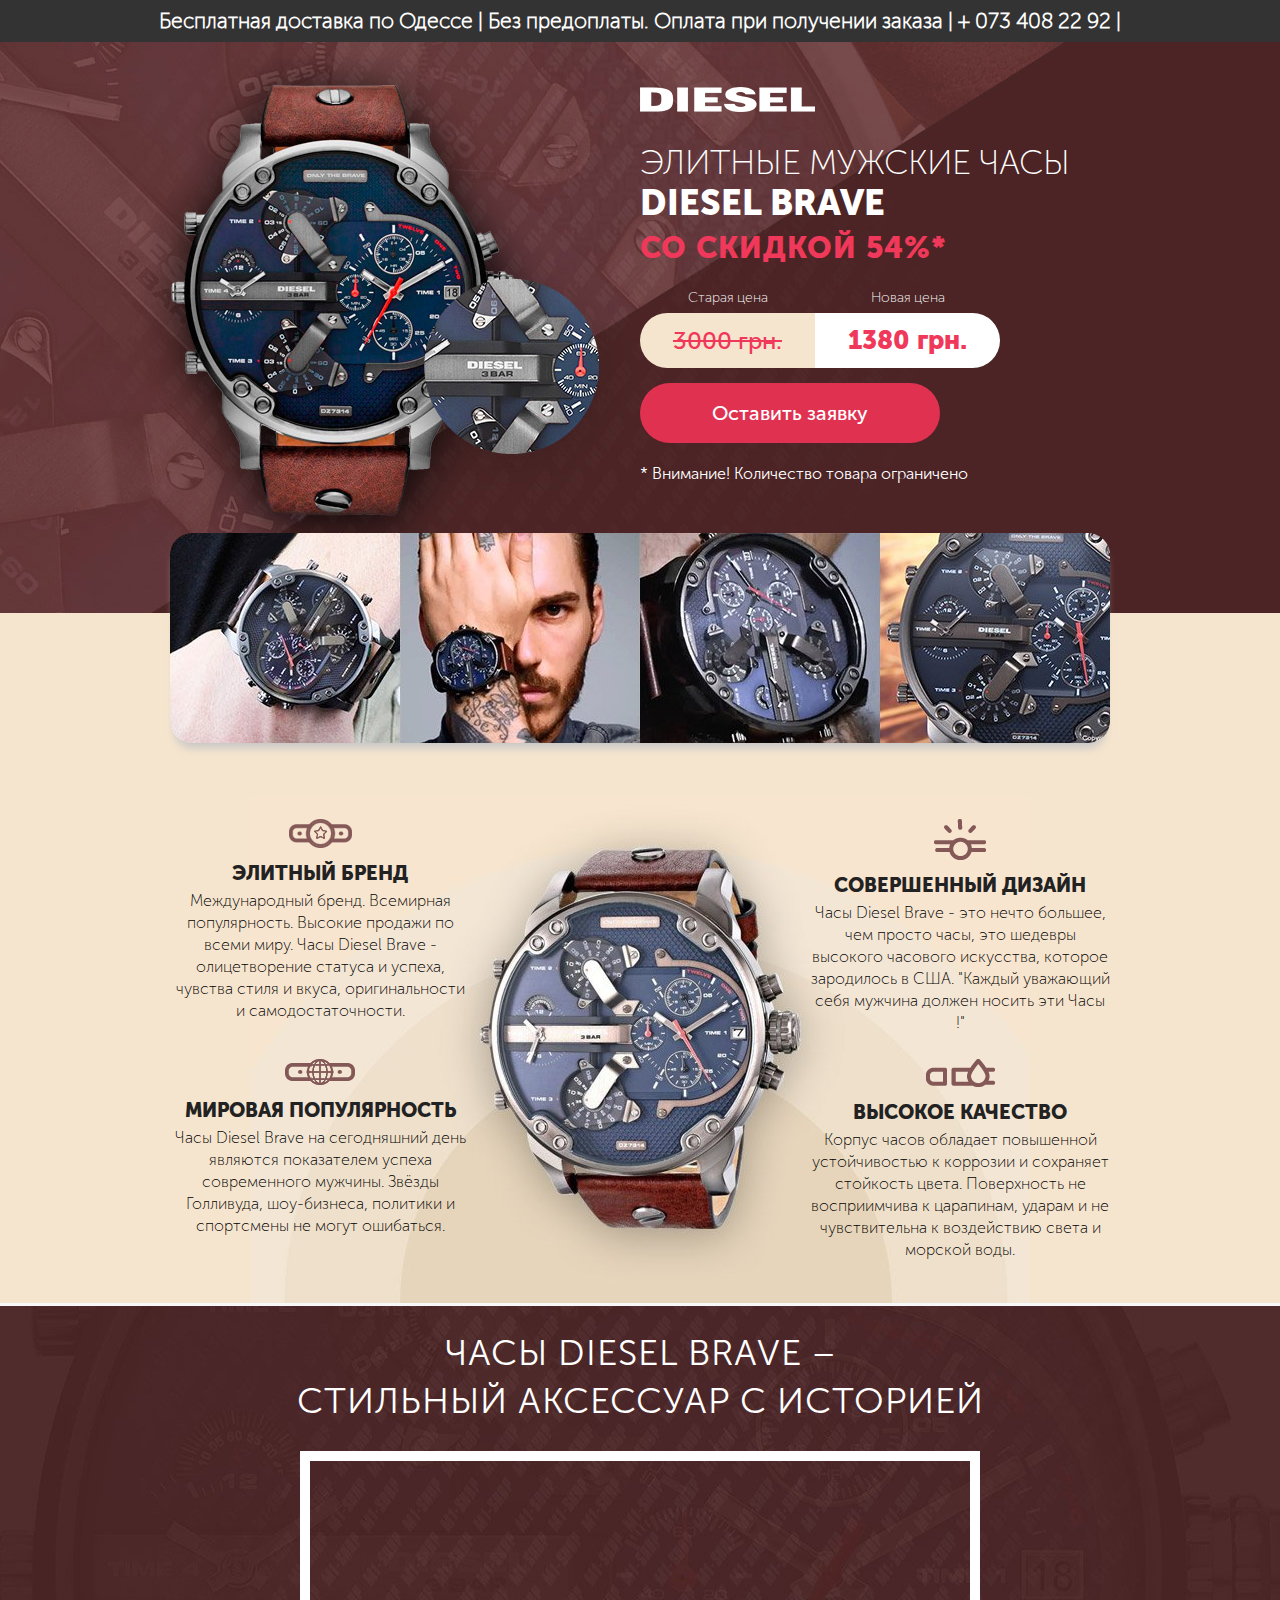
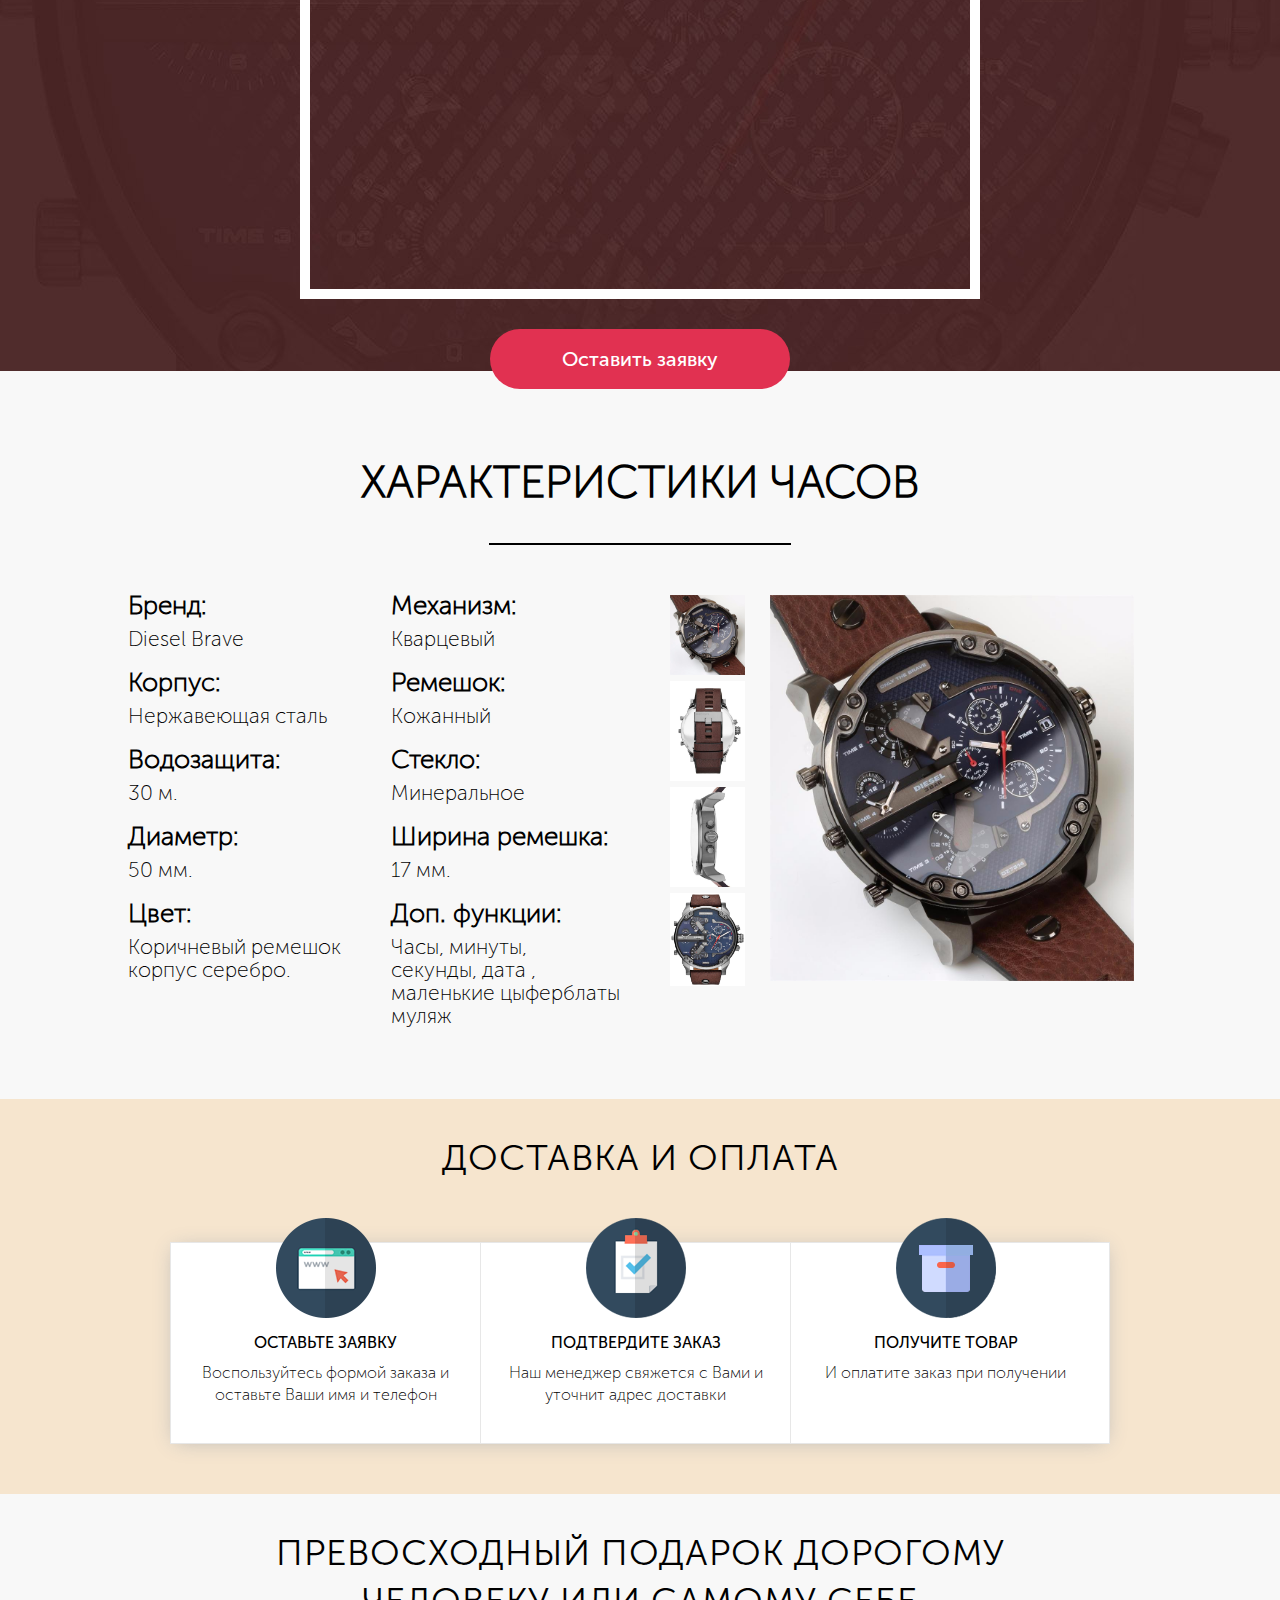
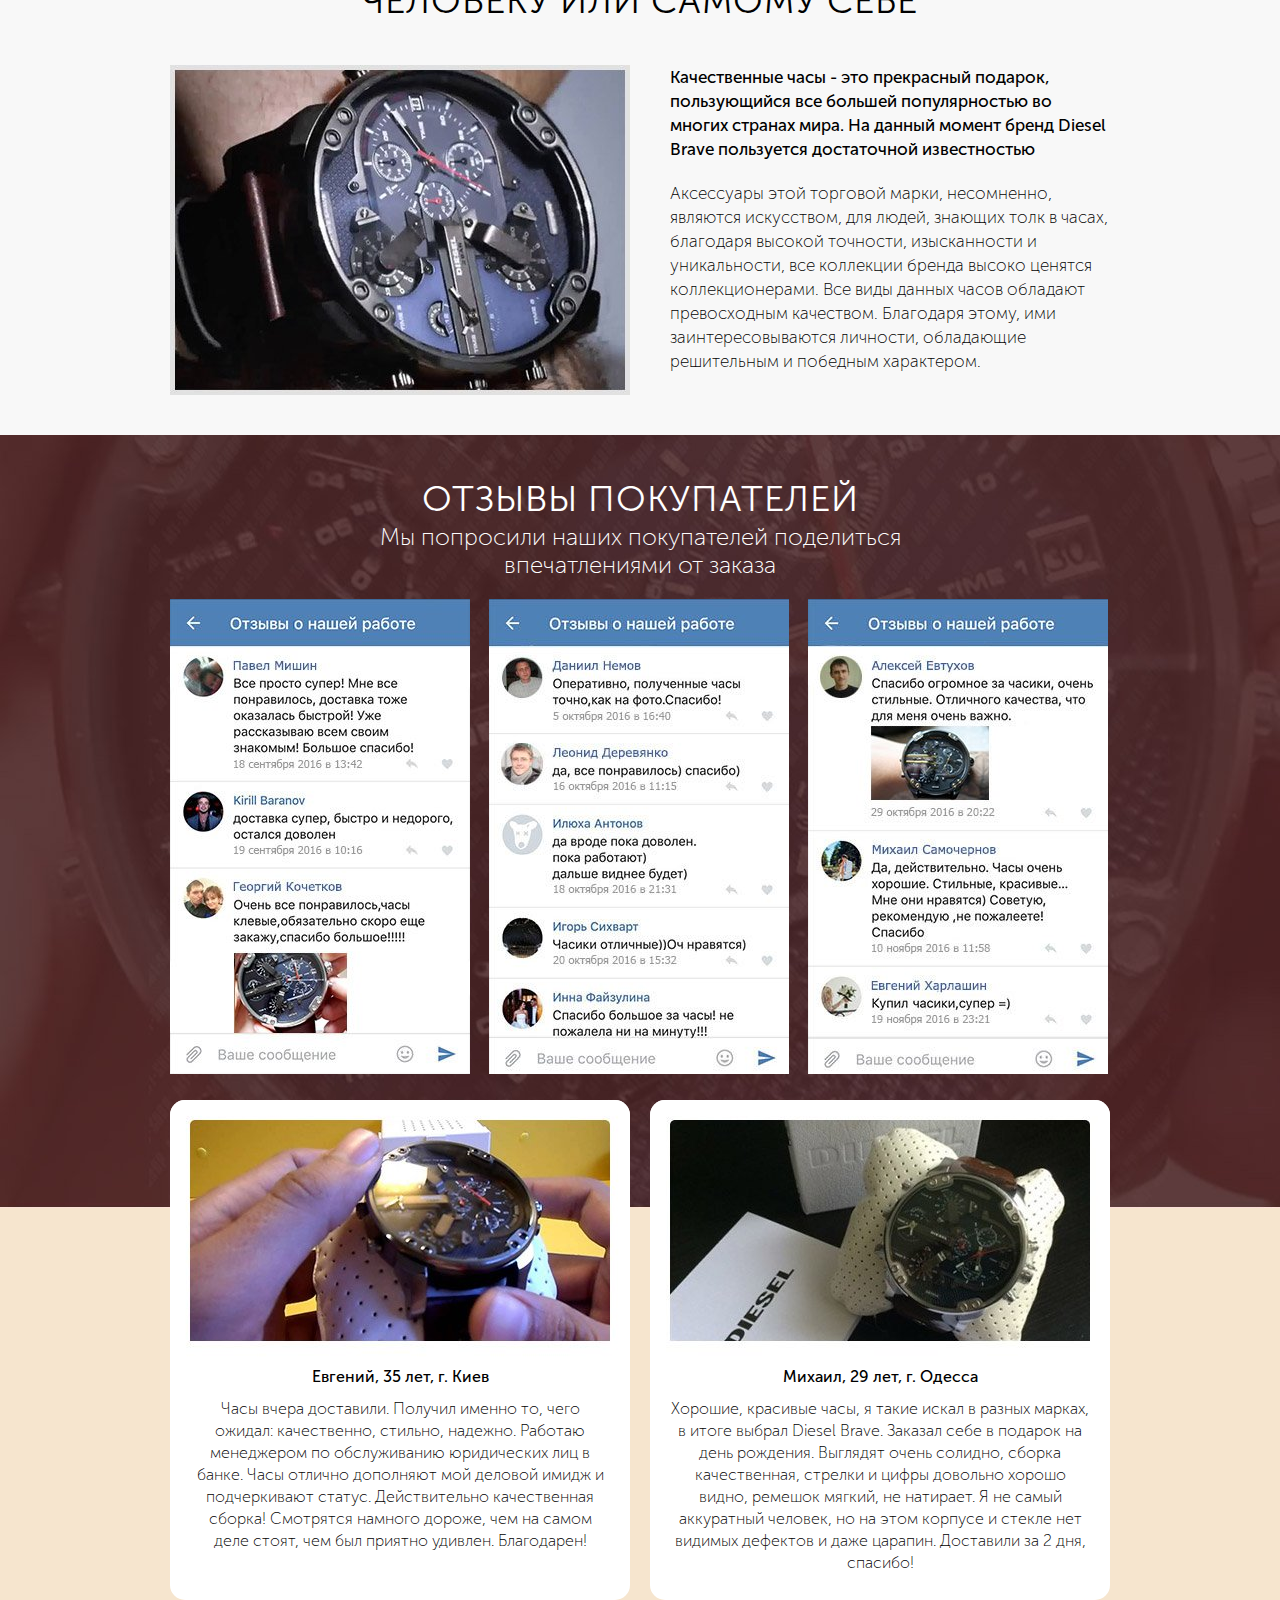
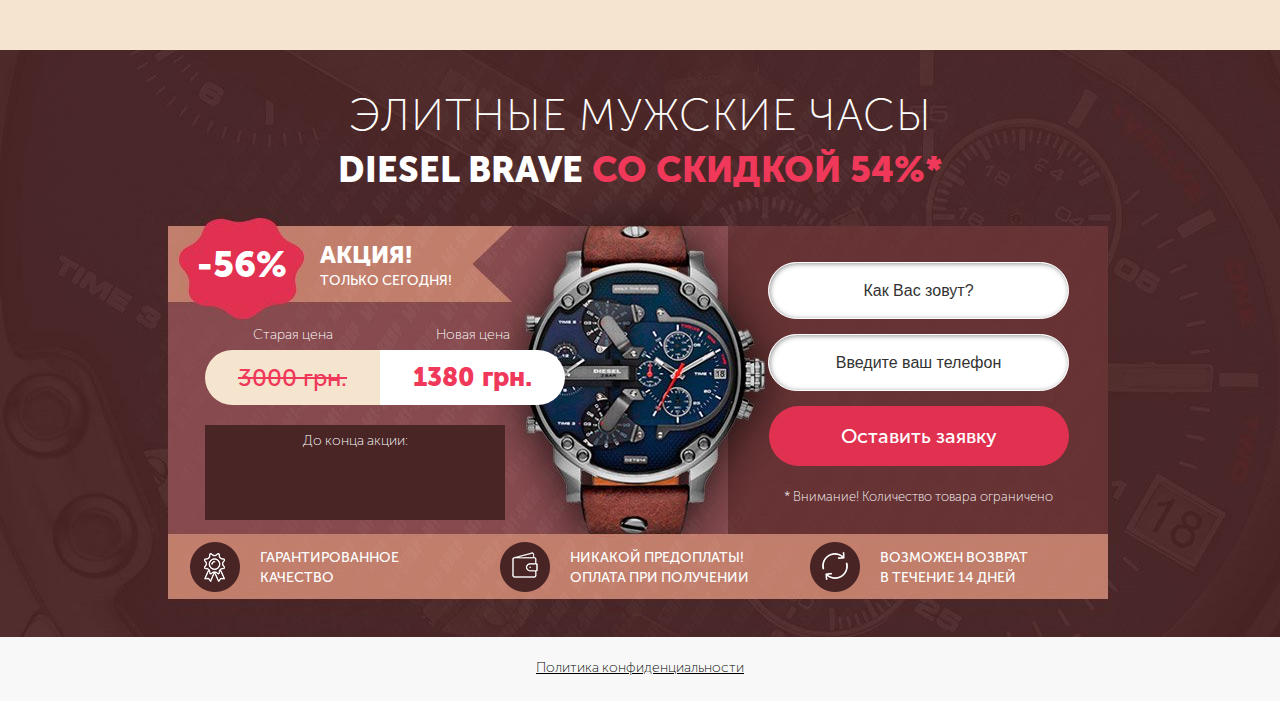
==== commit 625c6a3a: "eleven commit" ====
--- a/index.html
+++ b/index.html
@@ -105,8 +105,8 @@
     		<div class="left">
     			<ul>
     				<li>Бренд: <br/><span>Diesel Brave</span></li>
-    				<li>Копус: <br/><span>Нержавеющая сталь</span></li>
-    				<li>Водозашита: <br/><span>30 м.</span></li>
+    				<li>Корпус: <br/><span>Нержавеющая сталь</span></li>
+    				<li>Водозащита: <br/><span>30 м.</span></li>
     				<li>Диаметр: <br/><span>50 мм.</span></li>
     				<li>Цвет: <br/><span>Коричневый ремешок<br/>корпус серебро.</span></li>
     			
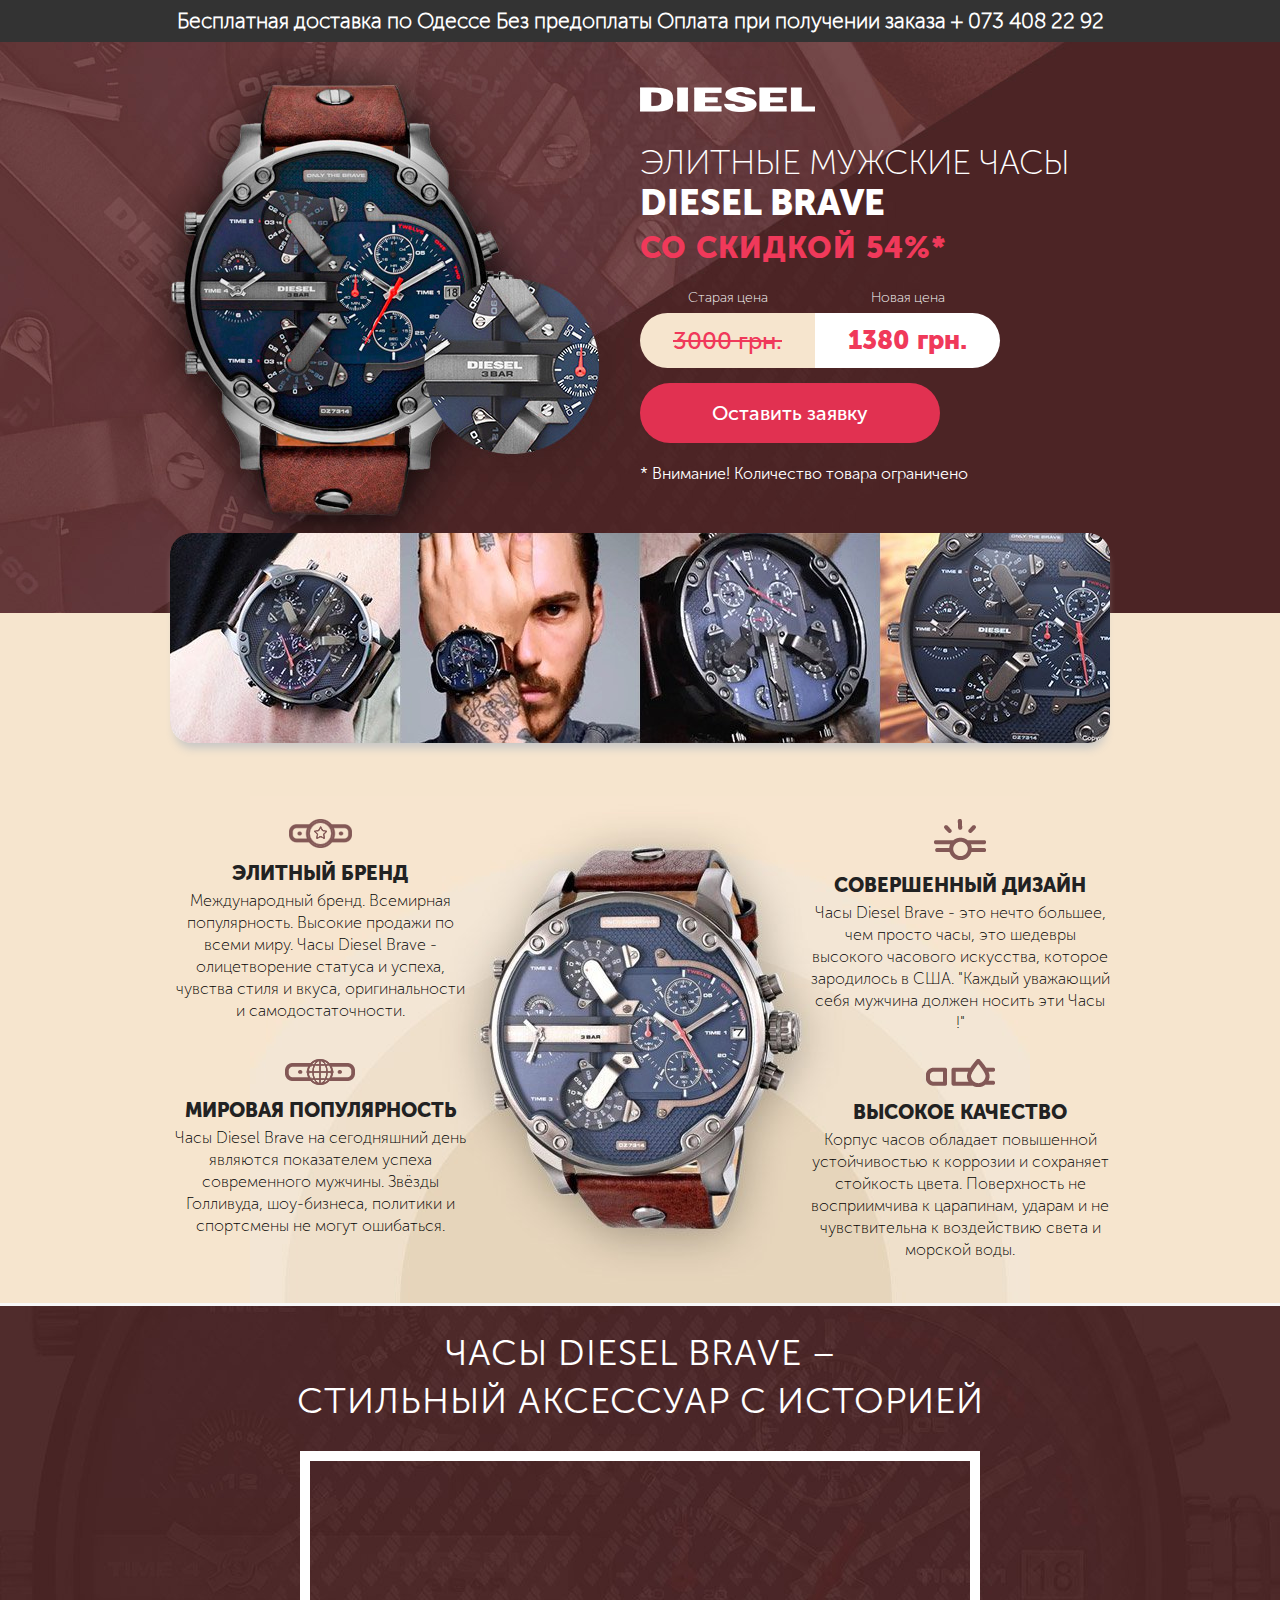
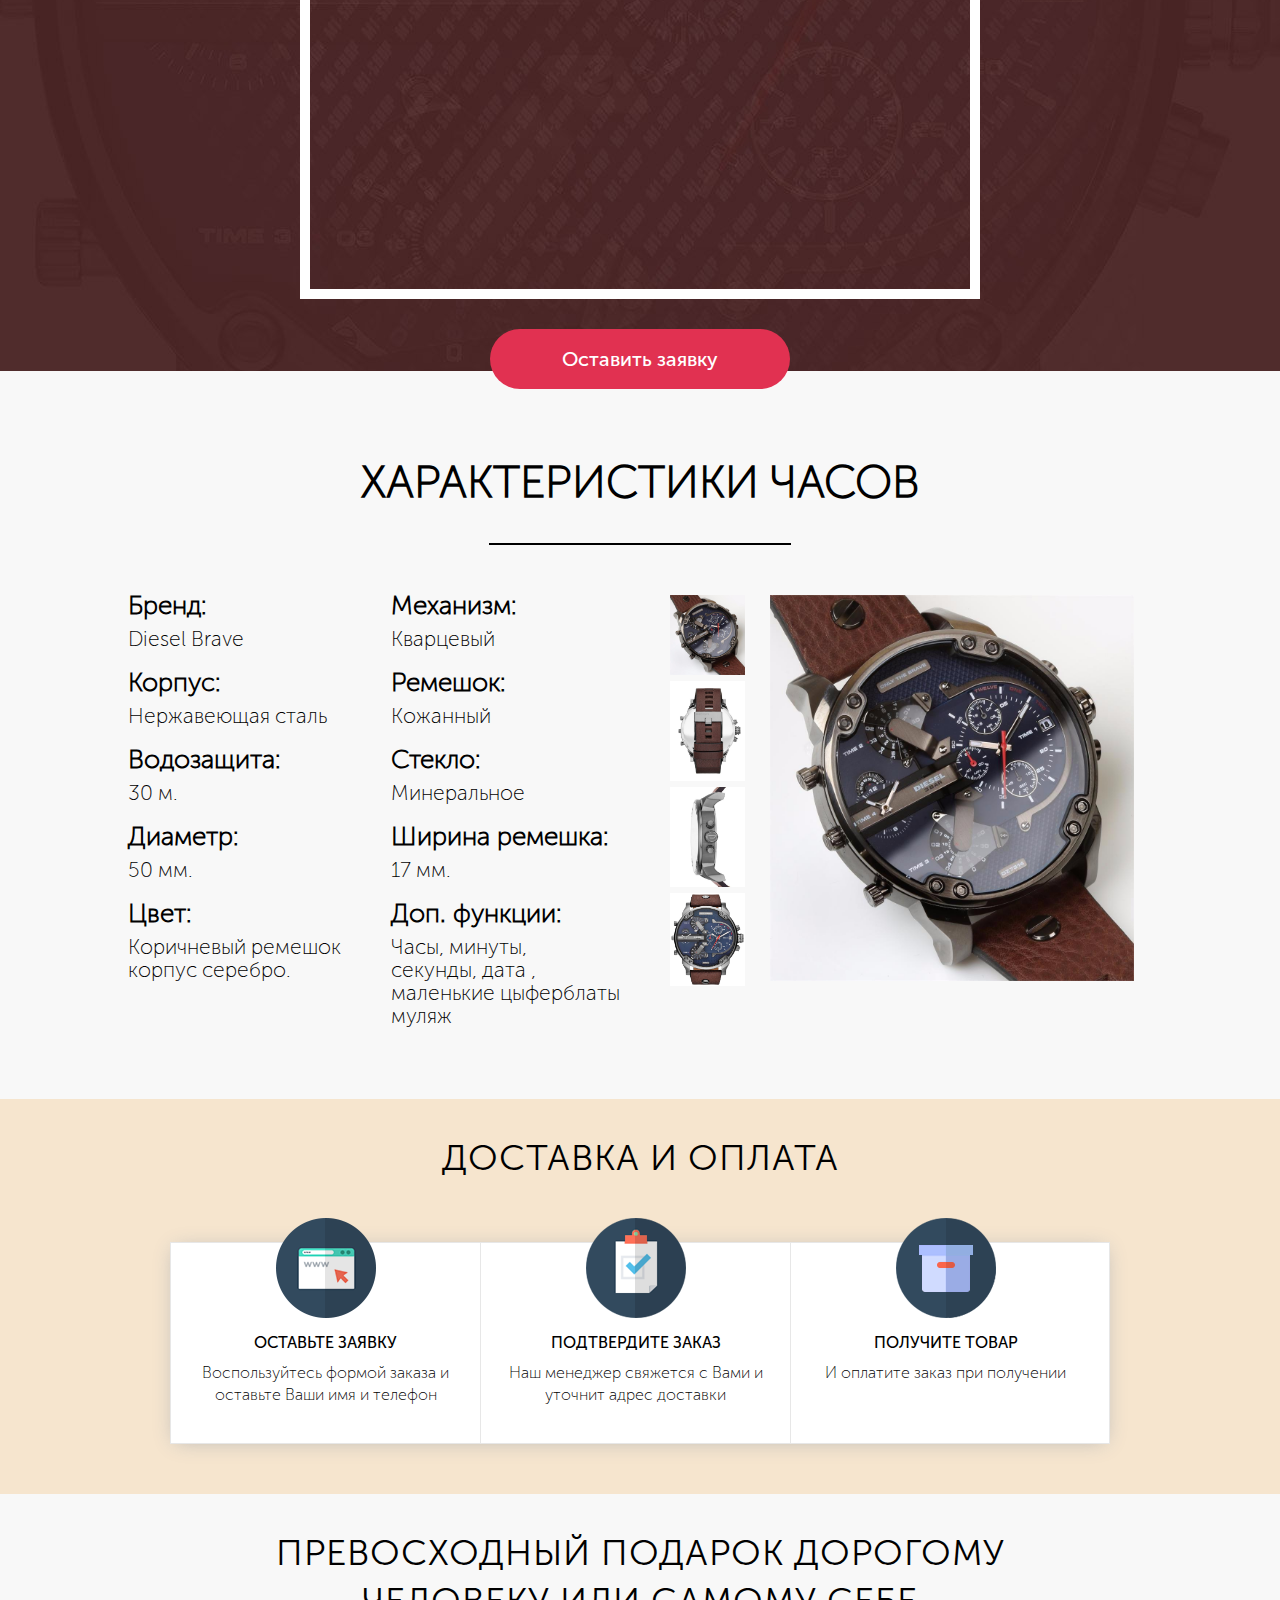
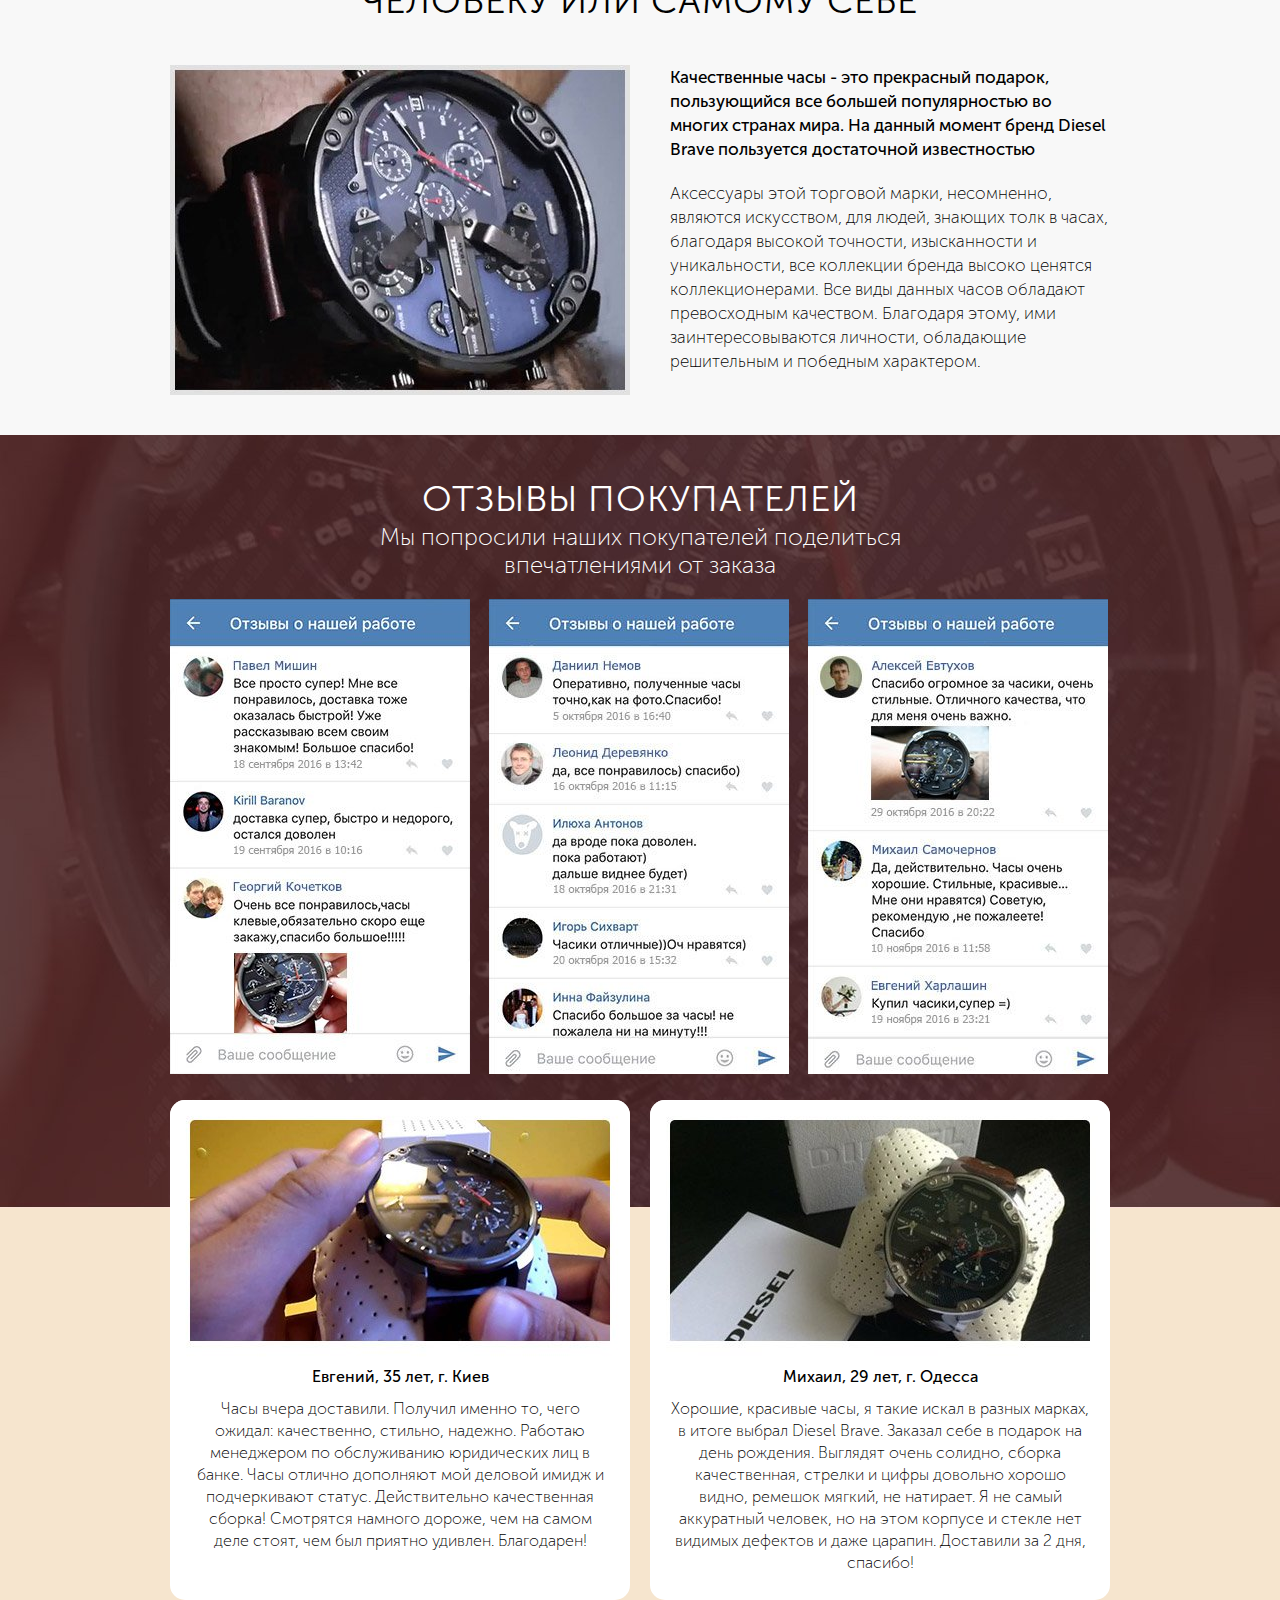
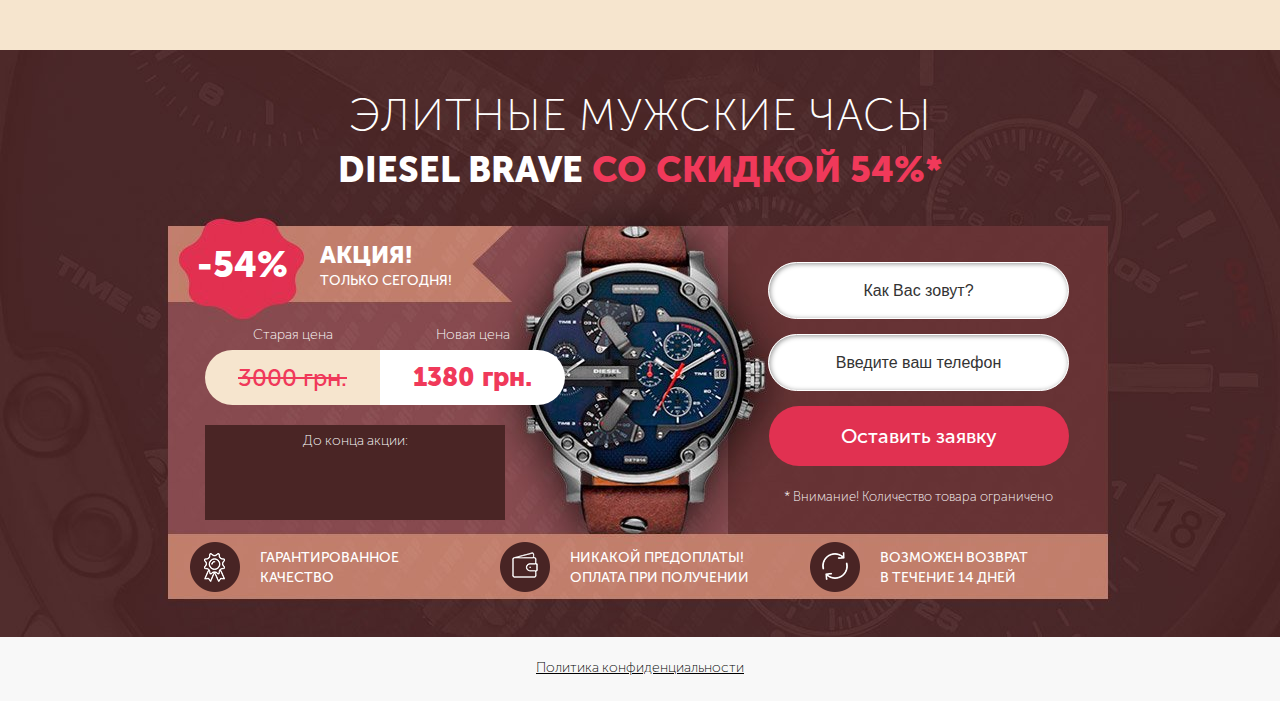
==== commit 6b2e2211: "16 commit" ====
--- a/index.html
+++ b/index.html
@@ -24,7 +24,7 @@
 	
 	</style>
 <div class="top_line">
-	Бесплатная доставка по Одессе     |    Без предоплаты. Оплата при получении заказа  | <span>+ 073 408 22 92</span> |
+	Бесплатная доставка по Одессе Без предоплаты Оплата при получении заказа <span>+ 073 408 22 92</span>
 
 
 	
@@ -103,7 +103,7 @@
 		<div class="bline"></div>
 	   <div class="clear-fix">
     		<div class="left">
-    			<ul>
+    			<ul class="first">
     				<li>Бренд: <br/><span>Diesel Brave</span></li>
     				<li>Корпус: <br/><span>Нержавеющая сталь</span></li>
     				<li>Водозащита: <br/><span>30 м.</span></li>
@@ -211,7 +211,7 @@
             <div class="top">
                 <div class="left">
                     <div class="sale">
-                        <p class="percent ms900">-56%</p>
+                        <p class="percent ms900">-54%</p>
                         <p class="text upp ms900">Акция! <br><span class="ms500">только сегодня!</span></p>
                     </div>
                     <div class="price white center">
@@ -288,6 +288,15 @@
         </div>    
    </div>
 </div>
+<div class="basket">
+    <img src="img/basket.png" alt="">
+    <div class="text">
+        <h4>Маргарита Ковальчук </h4>
+        <h6>г. Днепропетровск</h6>
+        <p>только что заказал(а) DIESEL BRAVE  (1 шт.)  на 1380 грн.</p>
+    </div>
+    
+</div>
 <!-- <script src="http://ajax.googleapis.com/ajax/libs/jquery/1/jquery.min.js"></script> -->
 
                 <style>
@@ -318,9 +327,65 @@
                 $(".o_img").attr("src",img);
             });
             </script>
-<!-- Yandex.Metrika counter -->
-
-<!-- /Yandex.Metrika counter -->
+
+            <script>
+            var obj =[
+                {
+                    name: 'Дарья Воробей',
+                    city: 'г. Одесса'
+                },
+                {
+                    name: 'Сергей Сербиненко ',
+                    city: 'г. Одесса'
+                },
+                 {
+                    name: 'Александра Кравченко ',
+                    city: 'г. Одесса'
+                },
+                 {
+                    name: 'Мария Прокопенко ',
+                    city: 'г. Одесса'
+                },
+                 {
+                    name: 'Мария Полищук ',
+                    city: 'г. Одесса'
+                }
+            ]; 
+            var counter = 0;
+            var speed = 5000;
+            $(document).ready(function(){
+               
+                    setInterval(function() { 
+                        if($('.basket').css('opacity') === '1'){
+                          
+                            $('.basket').css('opacity', '0');
+                                                
+                        } else{
+                            counter++;
+                            if(counter === obj.length){
+                                counter = 0;
+                            }
+                            $('.basket h4').text(obj[counter].name)
+                            $('.basket h6').text(obj[counter].city)   
+                            $('.basket').css('opacity', '1');             
+                        }
+                    }, speed);
+                        
+                // for (var i = 0; i < inputEl.length; i++){
+                //     if(inputEl[i].hasAttribute('remove-value')){
+                //         if(inputEl[i].getAttribute('type') === 'tel'){
+                //             inputEl[i].value = defaultValue;
+                //         } else{
+                //             inputEl[i].value =  '';
+                //         }
+                //     } 
+                // }       
+                // }
+            
+            })
+
+            </script>
+    <!-- Yandex.Metrika counter --> <script type="text/javascript"> (function (d, w, c) { (w[c] = w[c] || []).push(function() { try { w.yaCounter44542777 = new Ya.Metrika({ id:44542777, clickmap:true, trackLinks:true, accurateTrackBounce:true, webvisor:true, trackHash:true }); } catch(e) { } }); var n = d.getElementsByTagName("script")[0], s = d.createElement("script"), f = function () { n.parentNode.insertBefore(s, n); }; s.type = "text/javascript"; s.async = true; s.src = "https://mc.yandex.ru/metrika/watch.js"; if (w.opera == "[object Opera]") { d.addEventListener("DOMContentLoaded", f, false); } else { f(); } })(document, window, "yandex_metrika_callbacks"); </script> <noscript><div><img src="https://mc.yandex.ru/watch/44542777" style="position:absolute; left:-9999px;" alt="" /></div></noscript> <!-- /Yandex.Metrika counter -->
     <script>
       (function(i,s,o,g,r,a,m){i['GoogleAnalyticsObject']=r;i[r]=i[r]||function(){
       (i[r].q=i[r].q||[]).push(arguments)},i[r].l=1*new Date();a=s.createElement(o),
--- a/css/main.css
+++ b/css/main.css
@@ -136,7 +136,7 @@
 
 .b1 {
     height: 571px;
-    background: url(../img/b1.jpg) center top no-repeat;
+    background: url(../img/b1.jpg) center top no-repeat, url(../img/b1.jpg) center bottom no-repeat;
 }
 .b1 .right {
     float: right;
@@ -693,21 +693,27 @@
     }
 
     .b1{
-        /*height: auto;*/
-        background-size: cover;
+        background-size: cover
     }
     .b1 .right {
          /*float: initial; */
          width: initial; 
-    }
-}
-@media (max-width: 468px){
+         
+    }
+}
+@media (max-width: 500px){
     .b1{
-        /*height: auto;*/
-        background-position: 17% top;
+        height: auto;
+        background-position: 30% -40px, 74% bottom;
+        background-size: initial;
     }
     .b1 .right{
         float: initial;
+        padding-top: 300px;
+        padding-bottom: 100px
+    }
+    img.logo {
+        padding: 45px 0 0px;
     }
     .b1 h1{
         font-size: 25px;
@@ -812,8 +818,12 @@
     }
 }
 @media (max-width: 600px){
+    .har .left ul.first {
+        padding: 50px 0 0;
+       
+    }
     .har .left ul {
-        padding: 50px 0 0;
+        padding: 0px 0 0;
        
     }
     .har .left{
@@ -1087,4 +1097,42 @@
     height: 50px;
     line-height: 50px
    }
+}
+
+.basket{
+    position: fixed;
+    top: 30px;
+    right: 30px;
+    max-width: 300px;
+    background-color: #e8e8e8;
+    padding: 15px 20px;
+    box-shadow: 0 5px 10px 0 rgba(0, 0, 0, 0.24);
+    border-radius: 10px;
+    opacity: 0;
+    transition: opacity 0.4s
+}
+.basket img{
+    float: left;
+    margin-right: 15px;
+}
+.basket h4,
+.basket h6{
+    font-family: 'ms900';
+   
+}
+.basket h6{
+     font-size: 13px
+}
+.basket p{
+    font-size: 13px;
+    line-height: 1.4
+}
+.basket .text{
+    overflow: hidden;
+}
+
+@media (max-width: 900px){
+    .basket{
+        display: none
+    }
 }